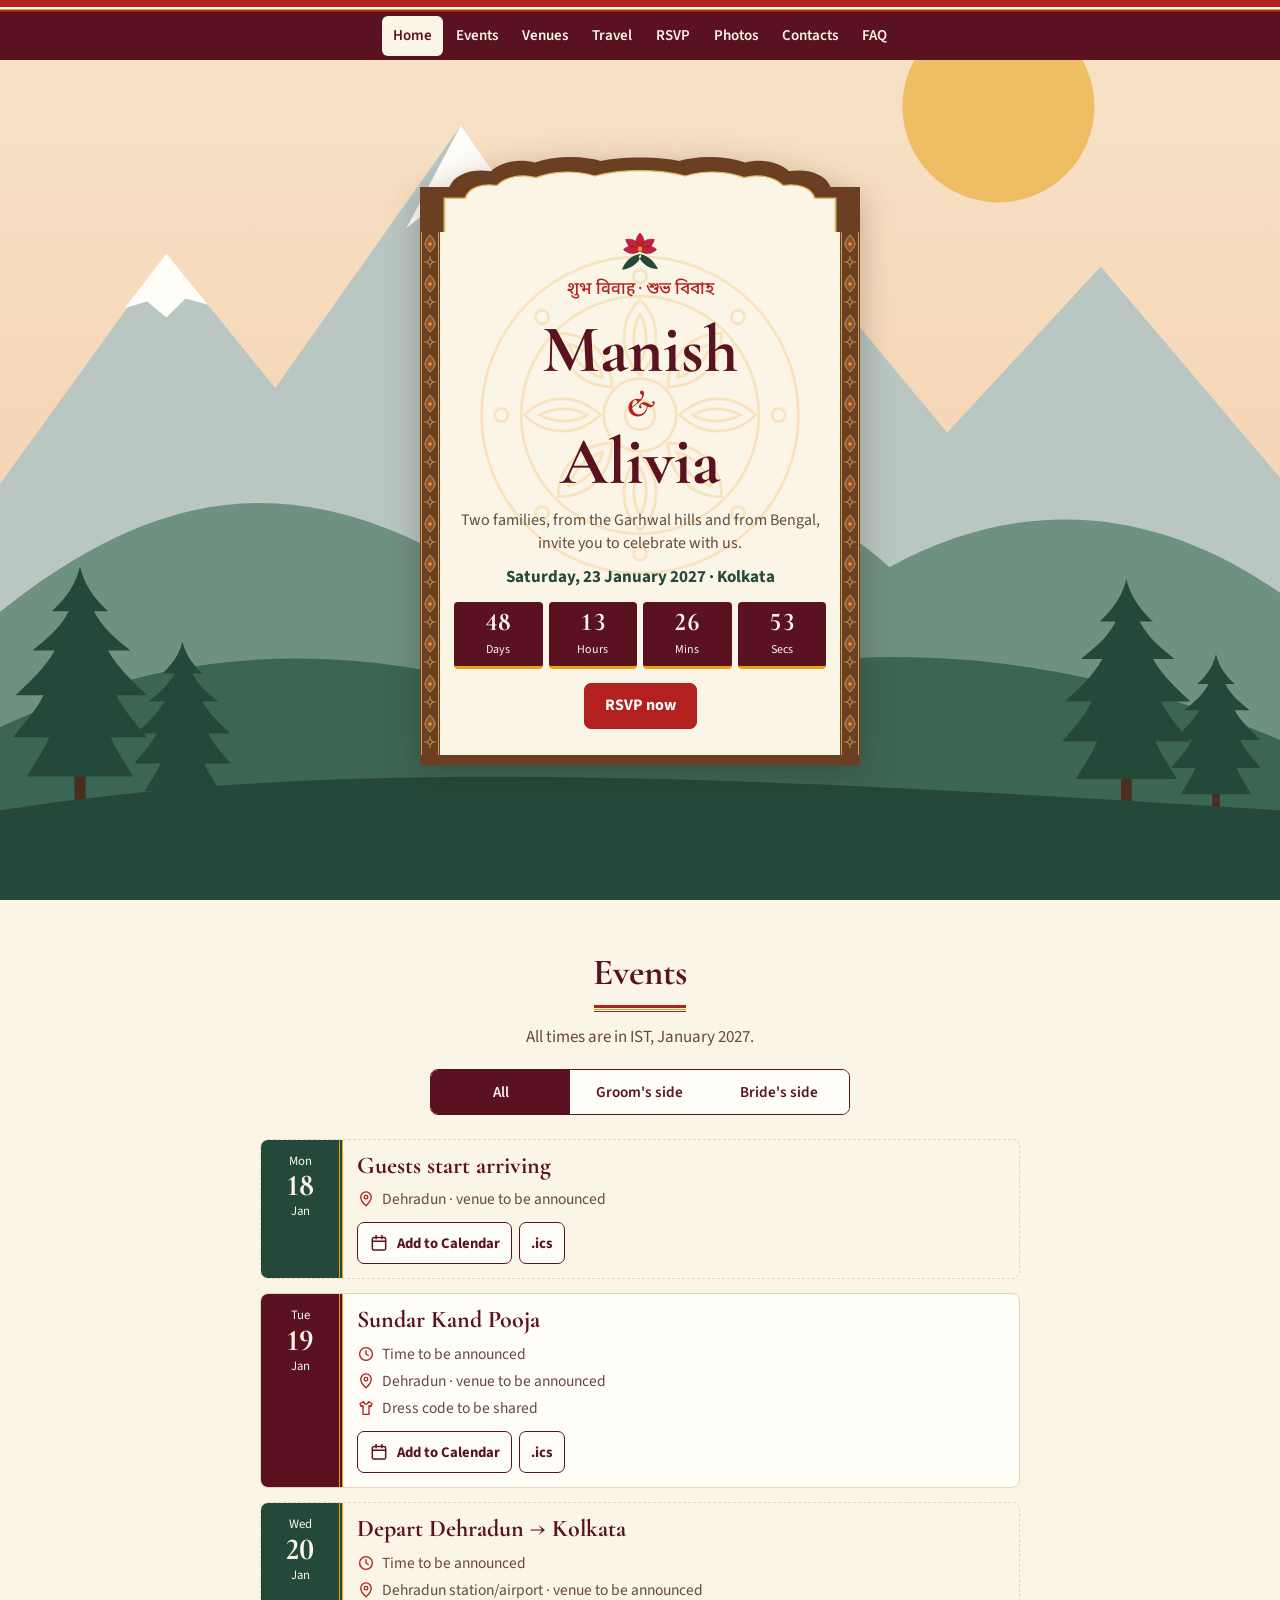
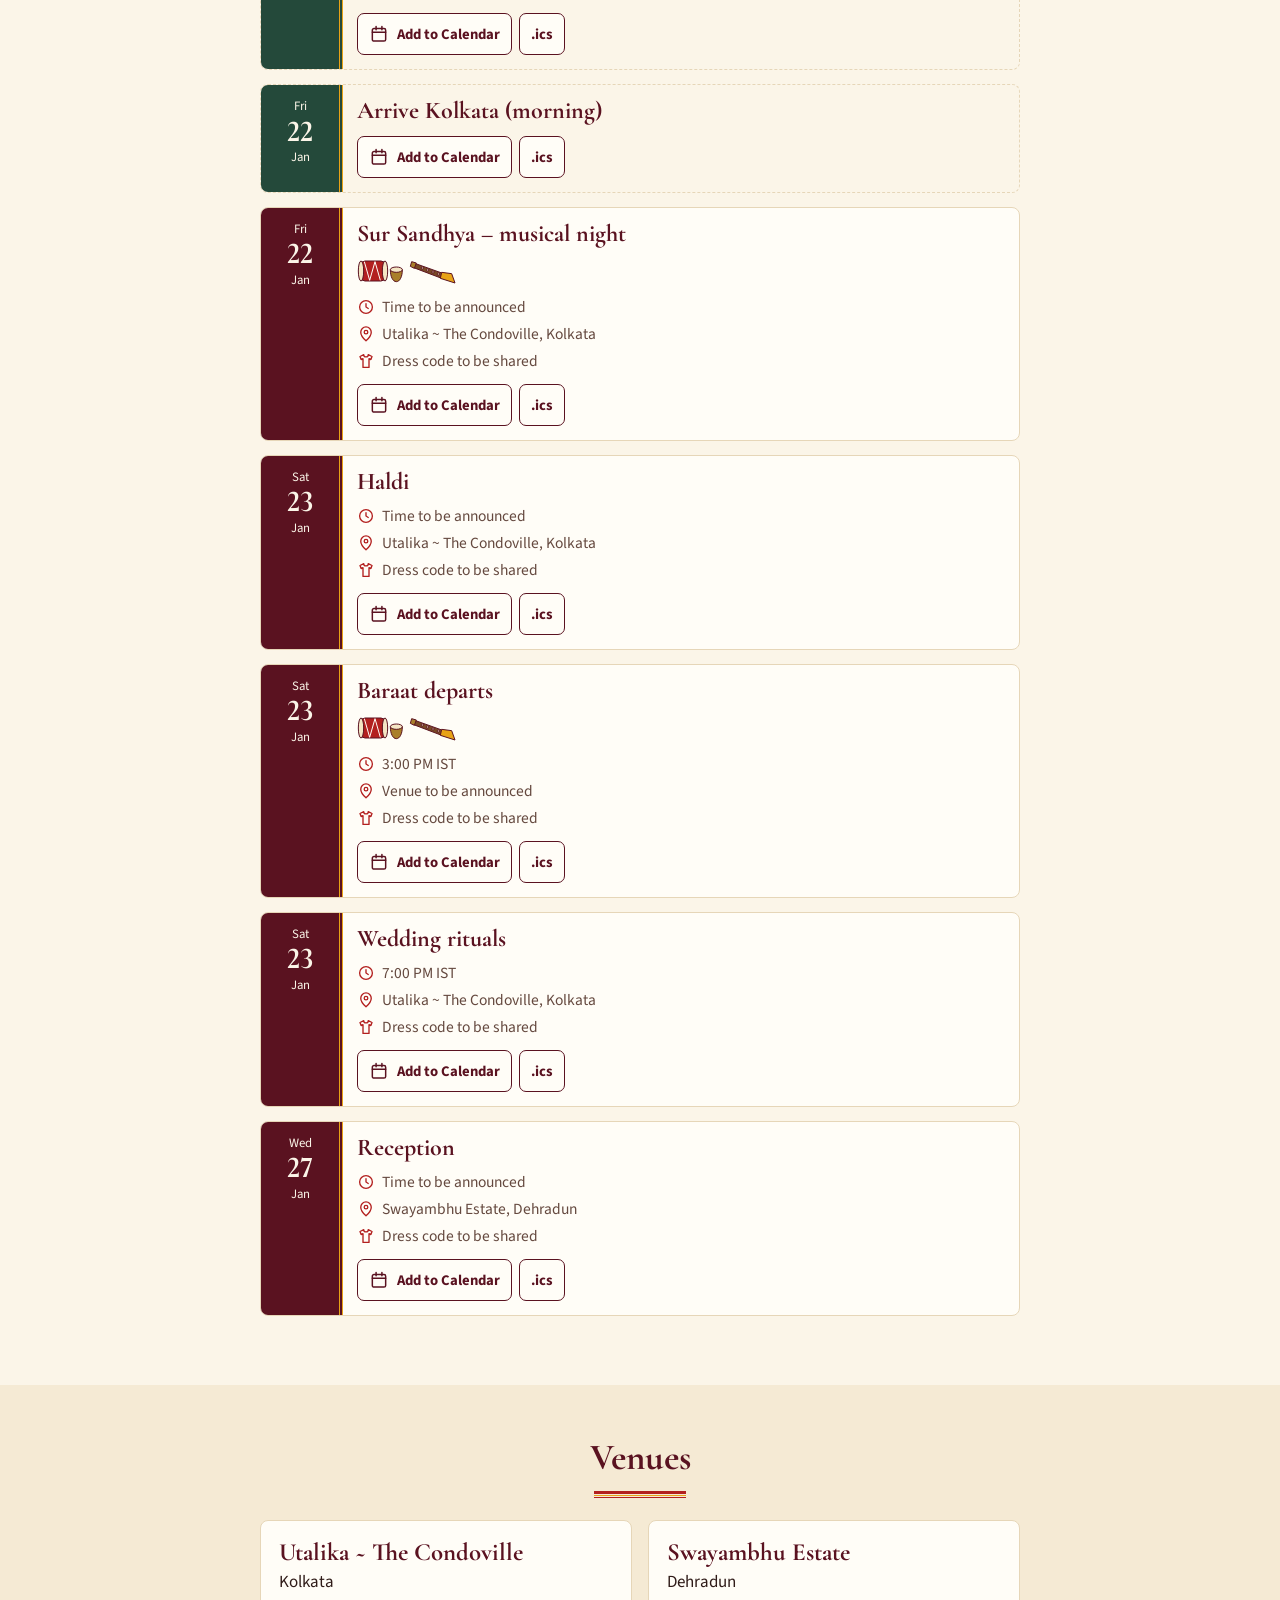
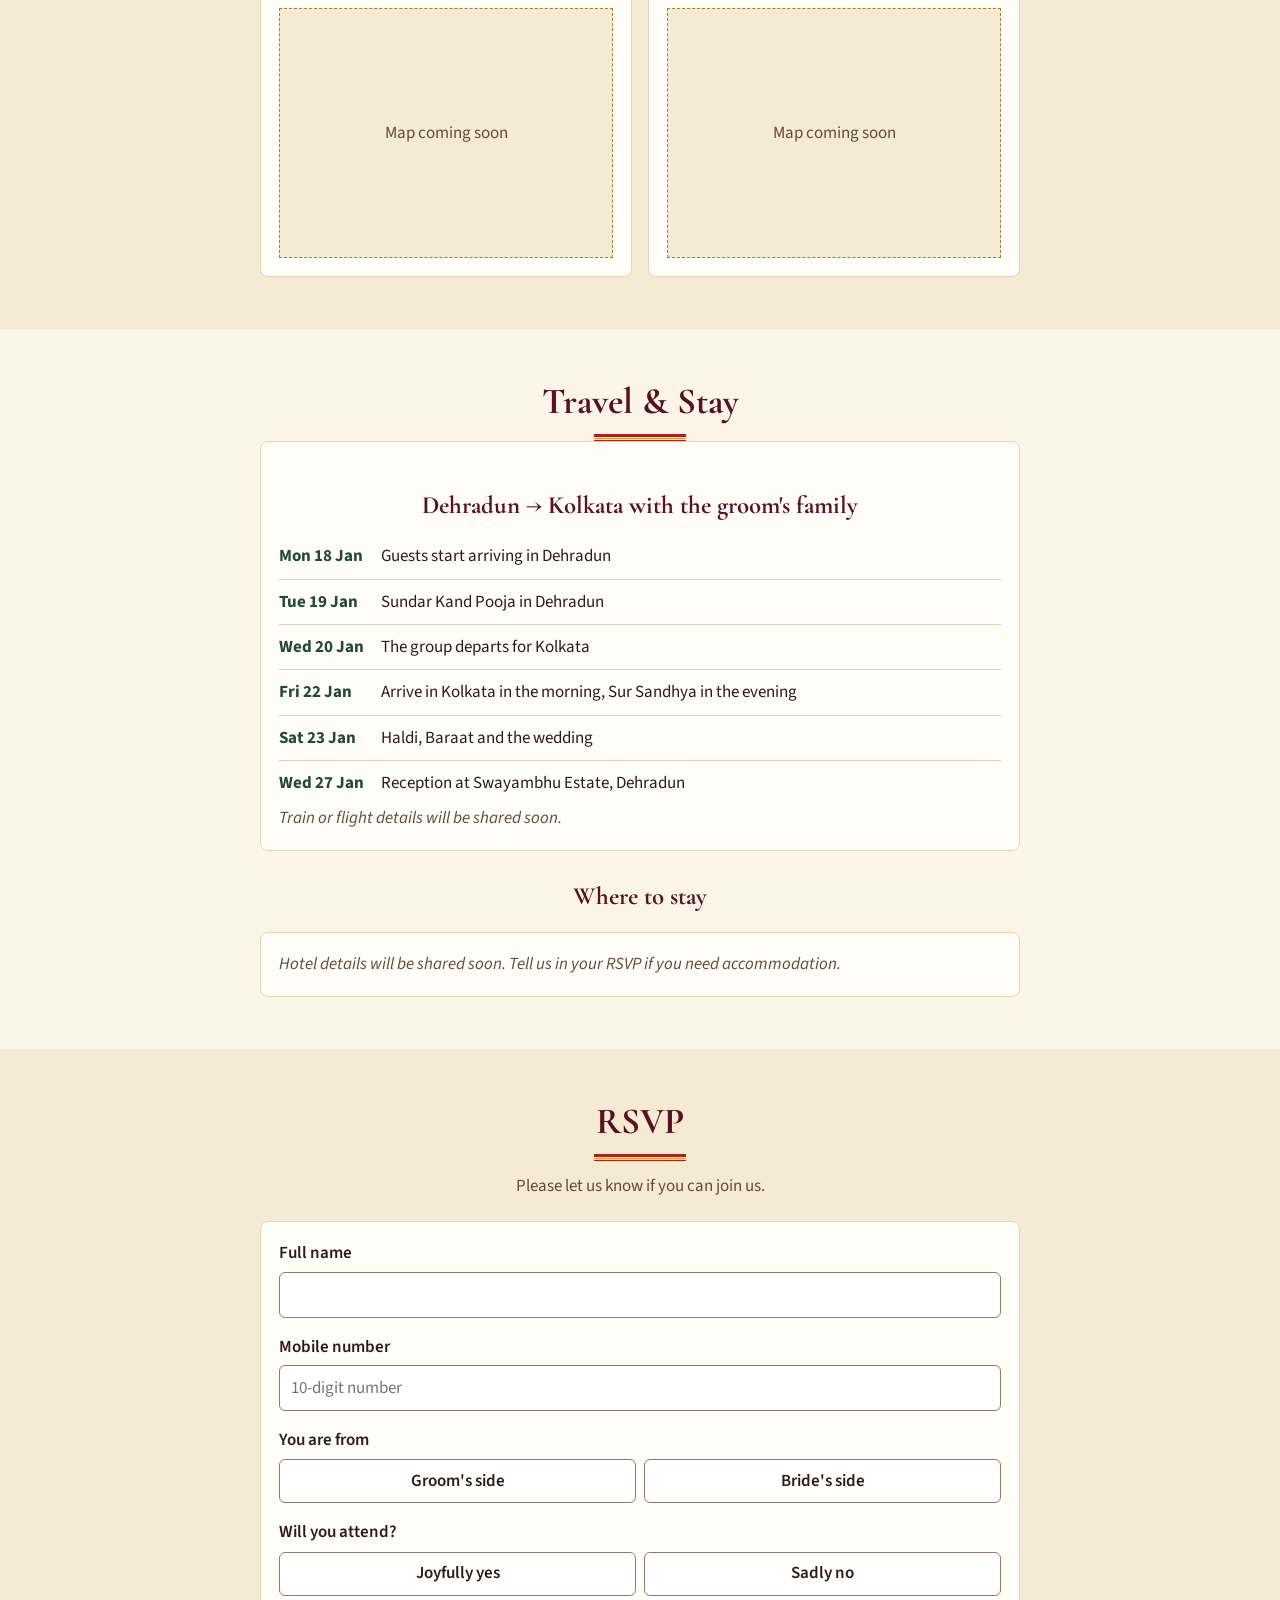
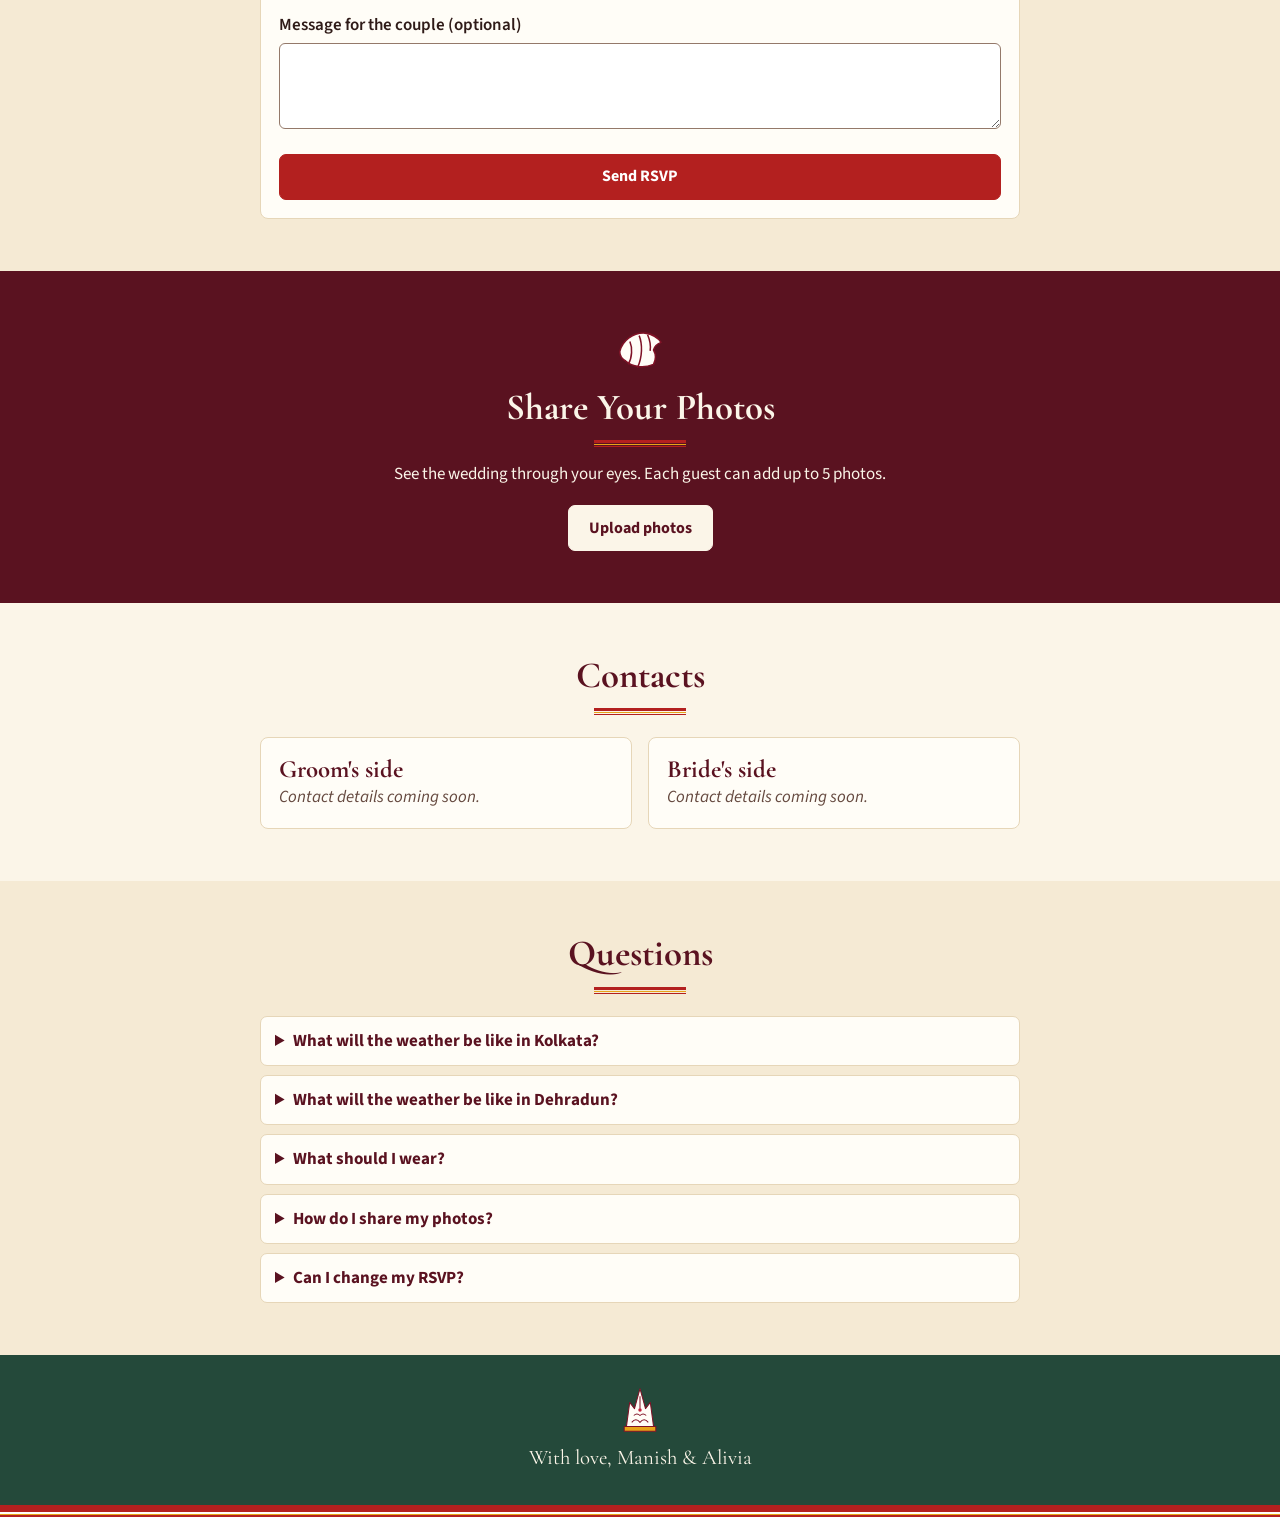
==== index.html @ 112312ab "Build Manish & Alivia wedding website Co-Authored-By: Claude Opus 5.5 <noreply@anthropic.com>" ====
<!doctype html>
<html lang="en">
<head>
  <meta charset="utf-8">
  <meta name="viewport" content="width=device-width, initial-scale=1, viewport-fit=cover">
  <title>Manish &amp; Alivia · 23 January 2027</title>
  <meta name="description" content="Join Manish and Alivia as the Garhwal hills meet Bengal. Events, travel, RSVP and photos for their wedding on 23 January 2027.">
  <meta name="theme-color" content="#5A1220">
  <link rel="canonical" href="https://manishdhasmana49.github.io/manish-weds-alivia/">
  <meta property="og:type" content="website">
  <meta property="og:site_name" content="Manish &amp; Alivia">
  <meta property="og:title" content="Manish &amp; Alivia are getting married">
  <meta property="og:description" content="Saturday, 23 January 2027 · Kolkata. Events, travel and RSVP.">
  <meta property="og:url" content="https://manishdhasmana49.github.io/manish-weds-alivia/">
  <meta property="og:image" content="https://manishdhasmana49.github.io/manish-weds-alivia/images/og-image.jpg">
  <meta property="og:image:width" content="1200">
  <meta property="og:image:height" content="630">
  <meta property="og:image:alt" content="Manish and Alivia wedding invitation with Himalayan hills and Bengali alpona">
  <meta name="twitter:card" content="summary_large_image">
  <link rel="icon" href="images/favicon.svg" type="image/svg+xml">
  <link rel="preconnect" href="https://fonts.googleapis.com">
  <link rel="preconnect" href="https://fonts.gstatic.com" crossorigin>
  <link rel="stylesheet" href="https://fonts.googleapis.com/css2?family=Cormorant+Garamond:wght@500;600;700&family=Source+Sans+3:wght@400;600;700&family=Noto+Sans+Bengali:wght@500&family=Noto+Sans+Devanagari:wght@500&display=swap" media="print" onload="this.media='all'">
  <link rel="stylesheet" href="css/style.css">
  <script src="config.js" defer></script>
  <script src="js/common.js" defer></script>
  <script src="js/main.js" defer></script>
</head>
<body>
  <a class="skip" href="#events">Skip to events</a>
  <div class="paar" aria-hidden="true"></div>
  <nav class="nav" aria-label="Sections">
    <a href="#home">Home</a><a href="#story" data-nav="story">Our Story</a><a href="#events">Events</a><a href="#venues">Venues</a><a href="#travel">Travel</a><a href="#rsvp">RSVP</a><a href="#share">Photos</a><a href="#contacts">Contacts</a><a href="#faq">FAQ</a>
  </nav>

  <header id="home" class="hero">
    <svg class="hills" viewBox="0 0 400 320" preserveAspectRatio="xMidYMax slice" aria-hidden="true">
      <defs><linearGradient id="sky" x1="0" y1="0" x2="0" y2="1"><stop offset="0" stop-color="#F8E7CC"/><stop offset="1" stop-color="#F3C9A5"/></linearGradient></defs>
      <rect width="400" height="320" fill="url(#sky)"/>
      <circle cx="312" cy="72" r="30" fill="#E8A317" opacity=".55"/>
      <path fill="#B9C6C2" d="M0 190 52 118l34 42 58-82 50 74 44-48 58 70 48-52 56 66v132H0Z"/>
      <path fill="#FFFDF7" d="m144 78 18 26-9-4-8 11-9-8-9 7ZM52 118l13 16-7-2-6 6-6-5-7 2ZM238 112l13 14-7-1-6 6-6-4-7 2Z"/>
      <path fill="#6F9181" d="M0 230c50-40 92-44 142-16 44-36 96-34 136 2 40-22 82-20 122 8v96H0Z"/>
      <path fill="#3C6654" d="M0 266c64-30 122-26 184-4 66-26 142-24 216 8v50H0Z"/>
      <g color="#24493A"><use href="images/motifs.svg#m-deodar" x="4" y="214" width="42" height="84"/><use href="images/motifs.svg#m-deodar" x="42" y="238" width="30" height="60"/><use href="images/motifs.svg#m-deodar" x="332" y="218" width="40" height="80"/><use href="images/motifs.svg#m-deodar" x="366" y="242" width="28" height="56"/></g>
      <path fill="#24493A" d="M0 292c90-14 190-14 400 0v28H0Z"/>
    </svg>
    <div class="tibari">
      <svg class="tibari-arch" viewBox="0 0 360 96" preserveAspectRatio="none" aria-hidden="true">
        <path fill="#6B3F22" d="M0 96V38h24c4-16 18-24 34-20 7-11 22-17 36-11 16-9 38-9 54-2C162-1 198-1 212 5c16-7 38-7 54 2 14-6 29 0 36 11 16-4 30 4 34 20h24v58Z"/>
        <path fill="#FBF5E8" stroke="#E0B65C" stroke-width="1.500" d="M20 96V52h17c3-13 13-19 26-16 7-11 19-15 32-10 15-9 33-9 48-2 22-9 52-9 74 0 15-7 33-7 48 2 13-5 25-1 32 10 13-3 23 3 26 16h17v44Z"/>
      </svg>
      <div class="tibari-body">
        <svg class="alpona" aria-hidden="true"><use href="images/motifs.svg#m-alpona"/></svg>
        <svg class="crown" aria-hidden="true"><use href="images/motifs.svg#m-buransh"/></svg>
        <!-- This text paints before JS for slow networks. js/main.js replaces it from config.js. -->
        <p class="greet"><span lang="hi" id="greetHi">शुभ विवाह</span><span aria-hidden="true"> · </span><span lang="bn" id="greetBn">শুভ বিবাহ</span></p>
        <h1><span id="groomName">Manish</span><small>&amp;</small><span id="brideName">Alivia</span></h1>
        <p class="invite" id="invite">Two families, from the Garhwal hills and from Bengal, invite you to celebrate with us.</p>
        <p class="date" id="heroDate">Saturday, 23 January 2027 · Kolkata</p>
        <div class="countdown" id="countdown" role="timer" aria-label="Countdown to the wedding">
          <div><b data-u="d">–</b><span>Days</span></div><div><b data-u="h">–</b><span>Hours</span></div><div><b data-u="m">–</b><span>Mins</span></div><div><b data-u="s">–</b><span>Secs</span></div>
        </div>
        <p class="hashtag" id="hashtag" hidden></p>
        <a class="btn primary" href="#rsvp">RSVP now</a>
      </div>
    </div>
  </header>

  <main>
    <section id="story" class="section" hidden>
      <h2>Our Story</h2>
      <div id="storyBody" class="prose"></div>
      <div id="storyPhotos" class="story-photos"></div>
    </section>

    <section id="events" class="section">
      <h2>Events</h2>
      <p class="lead">All times are in IST, January 2027.</p>
      <div class="toggle" id="sideToggle" role="group" aria-label="Show events for" hidden>
        <button type="button" data-side="all">All</button><button type="button" data-side="groom">Groom's side</button><button type="button" data-side="bride">Bride's side</button>
      </div>
      <ol class="timeline" id="eventList"></ol>
    </section>

    <section id="venues" class="section tint">
      <h2>Venues</h2>
      <div class="grid" id="venueList"></div>
    </section>

    <section id="travel" class="section">
      <h2>Travel &amp; Stay</h2>
      <div id="groomTravel"></div>
      <h3>Where to stay</h3>
      <div class="grid" id="hotelList"></div>
    </section>

    <section id="rsvp" class="section tint">
      <h2>RSVP</h2>
      <p class="lead" id="rsvpLead">Please let us know if you can join us.</p>
      <form id="rsvpForm" class="card form" novalidate>
        <div class="field"><label for="fName">Full name</label><input id="fName" name="name" autocomplete="name" maxlength="100" required><p class="err" id="fName-err"></p></div>
        <div class="field"><label for="fPhone">Mobile number</label><input id="fPhone" name="phone" type="tel" inputmode="numeric" autocomplete="tel-national" placeholder="10-digit number" required><p class="err" id="fPhone-err"></p></div>
        <fieldset class="field" id="sideField"><legend>You are from</legend><div class="choices"><label><input type="radio" name="side" value="groom"><span>Groom's side</span></label><label><input type="radio" name="side" value="bride"><span>Bride's side</span></label></div><p class="err" id="side-err"></p></fieldset>
        <fieldset class="field"><legend>Will you attend?</legend><div class="choices"><label><input type="radio" name="attending" value="yes"><span>Joyfully yes</span></label><label><input type="radio" name="attending" value="no"><span>Sadly no</span></label></div><p class="err" id="attending-err"></p></fieldset>
        <div id="yesFields" hidden>
          <div class="field"><label for="fGuests">Number of guests, including you</label><input id="fGuests" name="guests" type="number" inputmode="numeric" min="1" value="1"><p class="err" id="fGuests-err"></p></div>
          <fieldset class="field"><legend>Which events will you attend?</legend><div class="checks" id="rsvpEvents"></div><p class="err" id="events-err"></p></fieldset>
          <div class="two">
            <div class="field"><label for="fArrival">Arrival date</label><input id="fArrival" name="arrival" type="date"></div>
            <div class="field"><label for="fDeparture">Departure date</label><input id="fDeparture" name="departure" type="date"><p class="err" id="fDeparture-err"></p></div>
          </div>
          <fieldset class="field" id="groupField"><legend>Travelling with the group from Dehradun?</legend><div class="choices"><label><input type="radio" name="withGroup" value="yes"><span>Yes</span></label><label><input type="radio" name="withGroup" value="no"><span>No</span></label></div></fieldset>
          <fieldset class="field"><legend>Do you need accommodation?</legend><div class="choices"><label><input type="radio" name="accommodation" value="yes"><span>Yes</span></label><label><input type="radio" name="accommodation" value="no"><span>No</span></label></div></fieldset>
          <fieldset class="field"><legend>Food preference</legend><div class="choices" id="foodChoices"></div></fieldset>
        </div>
        <div class="field"><label for="fMessage">Message for the couple (optional)</label><textarea id="fMessage" name="message" rows="3" maxlength="1000"></textarea></div>
        <p class="status" id="rsvpStatus" role="alert"></p>
        <button class="btn primary wide" type="submit" id="rsvpSubmit">Send RSVP</button>
      </form>
      <div id="rsvpDone" class="card done" hidden tabindex="-1">
        <svg class="done-icon" aria-hidden="true"><use href="images/motifs.svg#m-buransh"/></svg>
        <h3 id="doneTitle"></h3><p id="doneText"></p>
        <button class="btn" type="button" id="rsvpEdit">Change my response</button>
      </div>
      <div id="rsvpClosed" class="card done" hidden><h3>RSVP is now closed</h3><p>Need to change something? Please message one of our contacts below.</p></div>
    </section>

    <section id="share" class="section band">
      <svg class="band-mark" aria-hidden="true"><use href="images/motifs.svg#m-shankha"/></svg>
      <h2>Share Your Photos</h2>
      <p>See the wedding through your eyes. Each guest can add up to <span id="photoLimit">5</span> photos.</p>
      <a class="btn light" href="photos.html">Upload photos</a>
    </section>

    <section id="contacts" class="section">
      <h2>Contacts</h2>
      <div class="grid" id="contactList"></div>
    </section>

    <section id="faq" class="section tint">
      <h2>Questions</h2>
      <div id="faqList" class="faq"></div>
    </section>
  </main>

  <footer class="footer">
    <svg aria-hidden="true"><use href="images/motifs.svg#m-topor"/></svg>
    <p id="footerText"></p>
  </footer>
  <div class="paar" aria-hidden="true"></div>
</body>
</html>
---- css/style.css ----
:root {
  --buransh: #C4213A; --sindoor: #B3201F; --ivory: #FBF5E8; --paper: #FFFDF7;
  --marigold: #E8A317; --deodar: #24493A; --maroon: #5A1220; --gold: #A97F2A;
  --wood: #6B3F22; --ink: #2F1B18; --muted: #65493F; --line: #E6D6B8; --tint: #F5EAD4;
  --display: "Cormorant Garamond", Georgia, "Times New Roman", serif;
  --sans: "Source Sans 3", system-ui, -apple-system, "Segoe UI", Roboto, sans-serif;
}
*, *::before, *::after { box-sizing: border-box; }
html { scroll-behavior: smooth; scroll-padding-top: 58px; -webkit-text-size-adjust: 100%; }
body { margin: 0; background: var(--ivory); color: var(--ink); font: 400 17px/1.55 var(--sans); overflow-x: clip; }
img, svg { display: block; max-width: 100%; }
h1, h2, h3 { font-family: var(--display); color: var(--maroon); line-height: 1.12; margin: 0; }
h2 { font-size: 2.3rem; text-align: center; }
h2::after { content: ""; display: block; width: 92px; height: 7px; margin: 12px auto 0; background: linear-gradient(var(--sindoor) 0 3px, transparent 3px 4px, var(--marigold) 4px 5px, transparent 5px 6px, var(--sindoor) 6px); }
h3 { font-size: 1.55rem; }
p { margin: 0; }
a { color: var(--sindoor); }
:focus-visible { outline: 3px solid var(--marigold); outline-offset: 2px; }
[hidden] { display: none !important; }
.skip { position: absolute; left: 8px; top: -60px; z-index: 30; background: var(--paper); padding: 10px 14px; }
.skip:focus { top: 8px; }
.vh { position: absolute; width: 1px; height: 1px; opacity: 0; overflow: hidden; }

.paar { height: 12px; background: linear-gradient(var(--sindoor) 0 7px, var(--paper) 7px 9px, var(--marigold) 9px 10px, var(--sindoor) 10px); }
.nav { position: sticky; top: 0; z-index: 20; display: flex; gap: 2px; overflow-x: auto; padding: 4px 8px; background: var(--maroon); scrollbar-width: none; }
.nav::-webkit-scrollbar { display: none; }
.nav a { flex: none; min-height: 40px; display: inline-flex; align-items: center; padding: 0 11px; border-radius: 6px; color: var(--ivory); font-size: .94rem; font-weight: 600; text-decoration: none; }
.nav a.on { background: var(--ivory); color: var(--maroon); }

.hero { position: relative; isolation: isolate; min-height: calc(100svh - 60px); padding: 26px 16px 64px; display: flex; justify-content: center; align-items: center; }
.hills { position: absolute; inset: 0; z-index: -1; width: 100%; height: 100%; max-width: none; }
.tibari { width: 100%; max-width: 440px; filter: drop-shadow(0 8px 16px rgb(47 27 24 / .28)); }
.tibari-arch { width: 100%; height: 76px; margin-bottom: -1px; }
.tibari-body { position: relative; overflow: hidden; padding: 4px 34px 26px; text-align: center; background: url(../images/tibari-border.svg) left top/20px 40px repeat-y, url(../images/tibari-border.svg) right top/20px 40px repeat-y, var(--ivory); border-bottom: 10px solid var(--wood); }
.alpona { position: absolute; left: 50%; top: 18px; width: 330px; height: 330px; margin-left: -165px; color: var(--marigold); opacity: .2; pointer-events: none; }
.tibari-body > :not(.alpona) { position: relative; }
.crown { width: 46px; height: 46px; margin: -8px auto 2px; }
.greet { color: var(--sindoor); font-size: 1.08rem; font-weight: 500; }
[lang="hi"] { font-family: "Noto Sans Devanagari", var(--sans); }
[lang="bn"] { font-family: "Noto Sans Bengali", var(--sans); }
h1 { margin-top: 8px; font-size: clamp(3rem, 16vw, 4.2rem); font-weight: 700; }
h1 span { display: block; }
h1 small { display: block; color: var(--sindoor); font-size: .55em; font-style: italic; line-height: 1; }
.invite { margin-top: 10px; color: var(--muted); font-size: 1rem; line-height: 1.4; }
.date { margin-top: 12px; color: var(--deodar); font-weight: 700; line-height: 1.3; }
.countdown { display: grid; grid-template-columns: repeat(4, 1fr); gap: 6px; margin: 14px 0; }
.countdown div { padding: 7px 0 5px; background: var(--maroon); color: var(--ivory); border-bottom: 3px solid var(--marigold); border-radius: 4px; }
.countdown b { display: block; font: 700 1.6rem/1 var(--display); font-variant-numeric: lining-nums tabular-nums; }
.countdown span { font-size: .75rem; }
.hashtag { margin-bottom: 12px; color: var(--sindoor); font-weight: 700; }

.btn { display: inline-flex; align-items: center; justify-content: center; gap: 8px; min-height: 46px; padding: 9px 20px; border: 1.500px solid var(--maroon); border-radius: 7px; background: var(--paper); color: var(--maroon); font: 700 1rem/1.2 var(--sans); text-decoration: none; cursor: pointer; transition: background-color .15s, color .15s, transform .15s; }
.btn:active { transform: translateY(1px); }
.btn svg { width: 20px; height: 20px; flex: none; }
.btn.primary { background: var(--sindoor); border-color: var(--sindoor); color: #fff; }
.btn.light { background: var(--ivory); border-color: var(--ivory); color: var(--maroon); }
.btn.small { min-height: 42px; padding: 6px 11px; font-size: .92rem; }
.btn.wide { width: 100%; }
.btn[disabled], .btn.disabled { opacity: .55; cursor: not-allowed; }

.section { padding: 52px 16px; }
.section > * { max-width: 760px; margin-left: auto; margin-right: auto; }
.tint { background: var(--tint); }
.lead { margin-top: 12px; color: var(--muted); text-align: center; }
.prose { margin-top: 22px; } .prose p + p { margin-top: 12px; }
.story-photos { display: grid; grid-template-columns: repeat(2, 1fr); gap: 8px; margin-top: 18px; }
.story-photos img { width: 100%; aspect-ratio: 4/5; object-fit: cover; border: 5px solid var(--paper); outline: 1px solid var(--line); }
.card { background: var(--paper); border: 1px solid var(--line); border-radius: 8px; padding: 18px; }
.grid { display: grid; gap: 16px; margin-top: 22px; }
#travel h3 { margin-top: 32px; text-align: center; }
.soon { color: var(--muted); font-style: italic; }

.toggle { display: flex; margin-top: 18px; border: 1.500px solid var(--maroon); border-radius: 8px; overflow: hidden; max-width: 420px; }
.toggle button { flex: 1; min-height: 44px; border: 0; background: var(--paper); color: var(--maroon); font: 600 .95rem var(--sans); cursor: pointer; }
.toggle button[aria-pressed="true"] { background: var(--maroon); color: var(--ivory); }
.timeline { list-style: none; padding: 0; margin-top: 24px; display: grid; gap: 14px; }
.event { display: grid; grid-template-columns: 62px 1fr; background: var(--paper); border: 1px solid var(--line); border-radius: 8px; overflow: hidden; animation: rise .35s ease both; }
.event.minor { background: transparent; border-style: dashed; }
.when { display: flex; flex-direction: column; align-items: center; padding: 14px 2px; background: var(--maroon); color: var(--ivory); text-align: center; line-height: 1.1; border-right: 4px double var(--marigold); }
.when b { font: 700 1.9rem/1 var(--display); font-variant-numeric: lining-nums; margin: 3px 0; }
.when span { font-size: .8rem; }
.event.minor .when { background: var(--deodar); }
.event-body { padding: 13px 14px 14px; min-width: 0; }
.event-body h3 { font-size: 1.5rem; }
.music { display: flex; gap: 4px; margin-top: 7px; } .music svg { width: 48px; height: 32px; }
.meta { list-style: none; padding: 0; margin: 8px 0 0; color: var(--muted); font-size: .97rem; }
.meta li { display: flex; gap: 7px; margin-top: 3px; } .meta svg { width: 18px; height: 18px; margin-top: 3px; flex: none; color: var(--sindoor); }
.actions { display: flex; flex-wrap: wrap; gap: 7px; margin-top: 11px; }

.venue h3 { margin-bottom: 3px; }
.map { margin-top: 12px; aspect-ratio: 4/3; width: 100%; border: 0; background: var(--tint); }
.map-soon { display: grid; place-items: center; padding: 16px; color: var(--muted); text-align: center; border: 1px dashed var(--gold); }
.steps { list-style: none; padding: 0; margin: 14px 0 0; }
.steps li { display: grid; grid-template-columns: 92px 1fr; gap: 10px; padding: 9px 0; border-bottom: 1px solid var(--line); }
.steps li:last-child { border: 0; } .steps b { color: var(--deodar); }
.contact { display: flex; flex-direction: column; gap: 8px; } .contact + .contact { margin-top: 12px; padding-top: 12px; border-top: 1px solid var(--line); }
.contact .btn { background: #0B6B4F; border-color: #0B6B4F; color: #fff; }

.form { display: grid; gap: 16px; margin-top: 22px; } #yesFields { display: grid; gap: 16px; }
.field { border: 0; padding: 0; margin: 0; min-width: 0; }
label, legend { font-weight: 600; padding: 0; }
.field > label { display: block; margin-bottom: 5px; }
legend { margin-bottom: 6px; }
input:not([type=radio], [type=checkbox], [type=file]), select, textarea { width: 100%; min-height: 46px; padding: 9px 11px; border: 1.500px solid #94796A; border-radius: 6px; background: #fff; color: var(--ink); font: 400 17px/1.3 var(--sans); }
[aria-invalid="true"] { border-color: var(--sindoor) !important; }
.two { display: grid; grid-template-columns: 1fr; gap: 16px; }
.choices { display: flex; flex-wrap: wrap; gap: 8px; }
.choices label { flex: 1 1 110px; position: relative; }
.choices input { position: absolute; opacity: 0; inset: 0; width: 100%; height: 100%; margin: 0; cursor: pointer; }
.choices span { display: flex; align-items: center; justify-content: center; min-height: 44px; padding: 6px 8px; text-align: center; border: 1.500px solid #94796A; border-radius: 6px; background: #fff; }
.choices input:checked + span { background: var(--maroon); border-color: var(--maroon); color: var(--ivory); }
.choices input:focus-visible + span { outline: 3px solid var(--marigold); outline-offset: 2px; }
.checks { display: grid; gap: 2px; }
.checks label { display: flex; align-items: center; gap: 10px; min-height: 42px; font-weight: 400; cursor: pointer; }
.checks input { width: 21px; height: 21px; flex: none; accent-color: var(--sindoor); }
.err { color: var(--sindoor); font-size: .92rem; font-weight: 600; } .err:empty, .status:empty { display: none; }
.status { padding: 9px 11px; border-radius: 6px; background: var(--tint); color: var(--maroon); font-weight: 600; }
.status.bad { background: #FBE3DF; color: #8E1616; } .status.good { background: #DFF0E7; color: #174D38; }
.done { margin-top: 22px; text-align: center; display: grid; gap: 10px; justify-items: center; }
.done-icon { width: 72px; height: 72px; }

.band { background: var(--maroon); color: var(--ivory); text-align: center; }
.band h2 { color: var(--ivory); } .band p { margin: 14px auto 18px; }
.band-mark { width: 54px; height: 54px; margin-bottom: 10px; }
.faq details { background: var(--paper); border: 1px solid var(--line); border-radius: 7px; margin-top: 9px; }
.faq { margin-top: 22px; }
.faq summary { min-height: 48px; padding: 11px 14px; font-weight: 700; color: var(--maroon); cursor: pointer; }
.faq details p { padding: 0 14px 14px; }
.footer { padding: 30px 16px; background: var(--deodar); color: var(--ivory); text-align: center; font-family: var(--display); font-size: 1.3rem; }
.footer svg { width: 44px; height: 50px; margin: 0 auto 7px; }

.photo-head { padding: 26px 16px 4px; text-align: center; }
.photo-head svg { width: 58px; height: 58px; margin: 0 auto 6px; }
.photo-head h1 { font-size: 2.5rem; line-height: 48px; height: 48px; margin: 0; white-space: nowrap; } .photo-head p { color: var(--muted); line-height: 26px; height: 26px; }
.photos-page .status { margin: 0; }
#photoStatus:empty { display: block; visibility: hidden; min-height: 44px; padding: 0; }
.photo-main { max-width: 520px; margin: 0 auto; padding: 0 16px 34px; }
.quota strong { color: var(--deodar); }
.meter { height: 8px; margin-top: 5px; border-radius: 4px; background: var(--tint); overflow: hidden; }
.meter i { display: block; height: 100%; width: 0; background: var(--marigold); transition: width .25s; }
.pick { display: grid; gap: 9px; } .pick .btn { position: relative; }
.thumbs { list-style: none; margin: 0; padding: 0; display: grid; gap: 9px; } .thumbs:empty { display: none; }
.thumb { display: grid; grid-template-columns: 68px 1fr 44px; gap: 10px; align-items: center; padding: 6px; border: 1px solid var(--line); border-radius: 7px; }
.thumb img { width: 68px; height: 68px; object-fit: cover; border-radius: 4px; background: var(--tint); }
.thumb-info { min-width: 0; font-size: .92rem; color: var(--muted); }
.thumb.ok .thumb-info { color: #174D38; font-weight: 600; } .thumb.fail .thumb-info { color: #8E1616; font-weight: 600; }
.bar { height: 6px; margin-top: 5px; background: var(--tint); border-radius: 3px; overflow: hidden; }
.bar i { display: block; height: 100%; width: 0; background: var(--deodar); transition: width .3s; }
.remove { width: 44px; height: 44px; display: grid; place-items: center; border: 0; background: transparent; color: var(--maroon); cursor: pointer; }
.remove svg { width: 19px; height: 19px; } .remove[disabled] { visibility: hidden; }
.back { margin-top: 16px; text-align: center; }

@keyframes rise { from { opacity: 0; transform: translateY(6px); } }
@media (min-width: 620px) {
  .two { grid-template-columns: 1fr 1fr; }
  .grid.pair { grid-template-columns: 1fr 1fr; }
  .toggle { margin-left: auto; margin-right: auto; }
  .nav { justify-content: center; }
  .pick { grid-template-columns: 1fr 1fr; }
  .event { grid-template-columns: 82px 1fr; }
}
@media (prefers-reduced-motion: reduce) {
  html { scroll-behavior: auto; }
  *, *::before, *::after { animation: none !important; transition: none !important; }
}
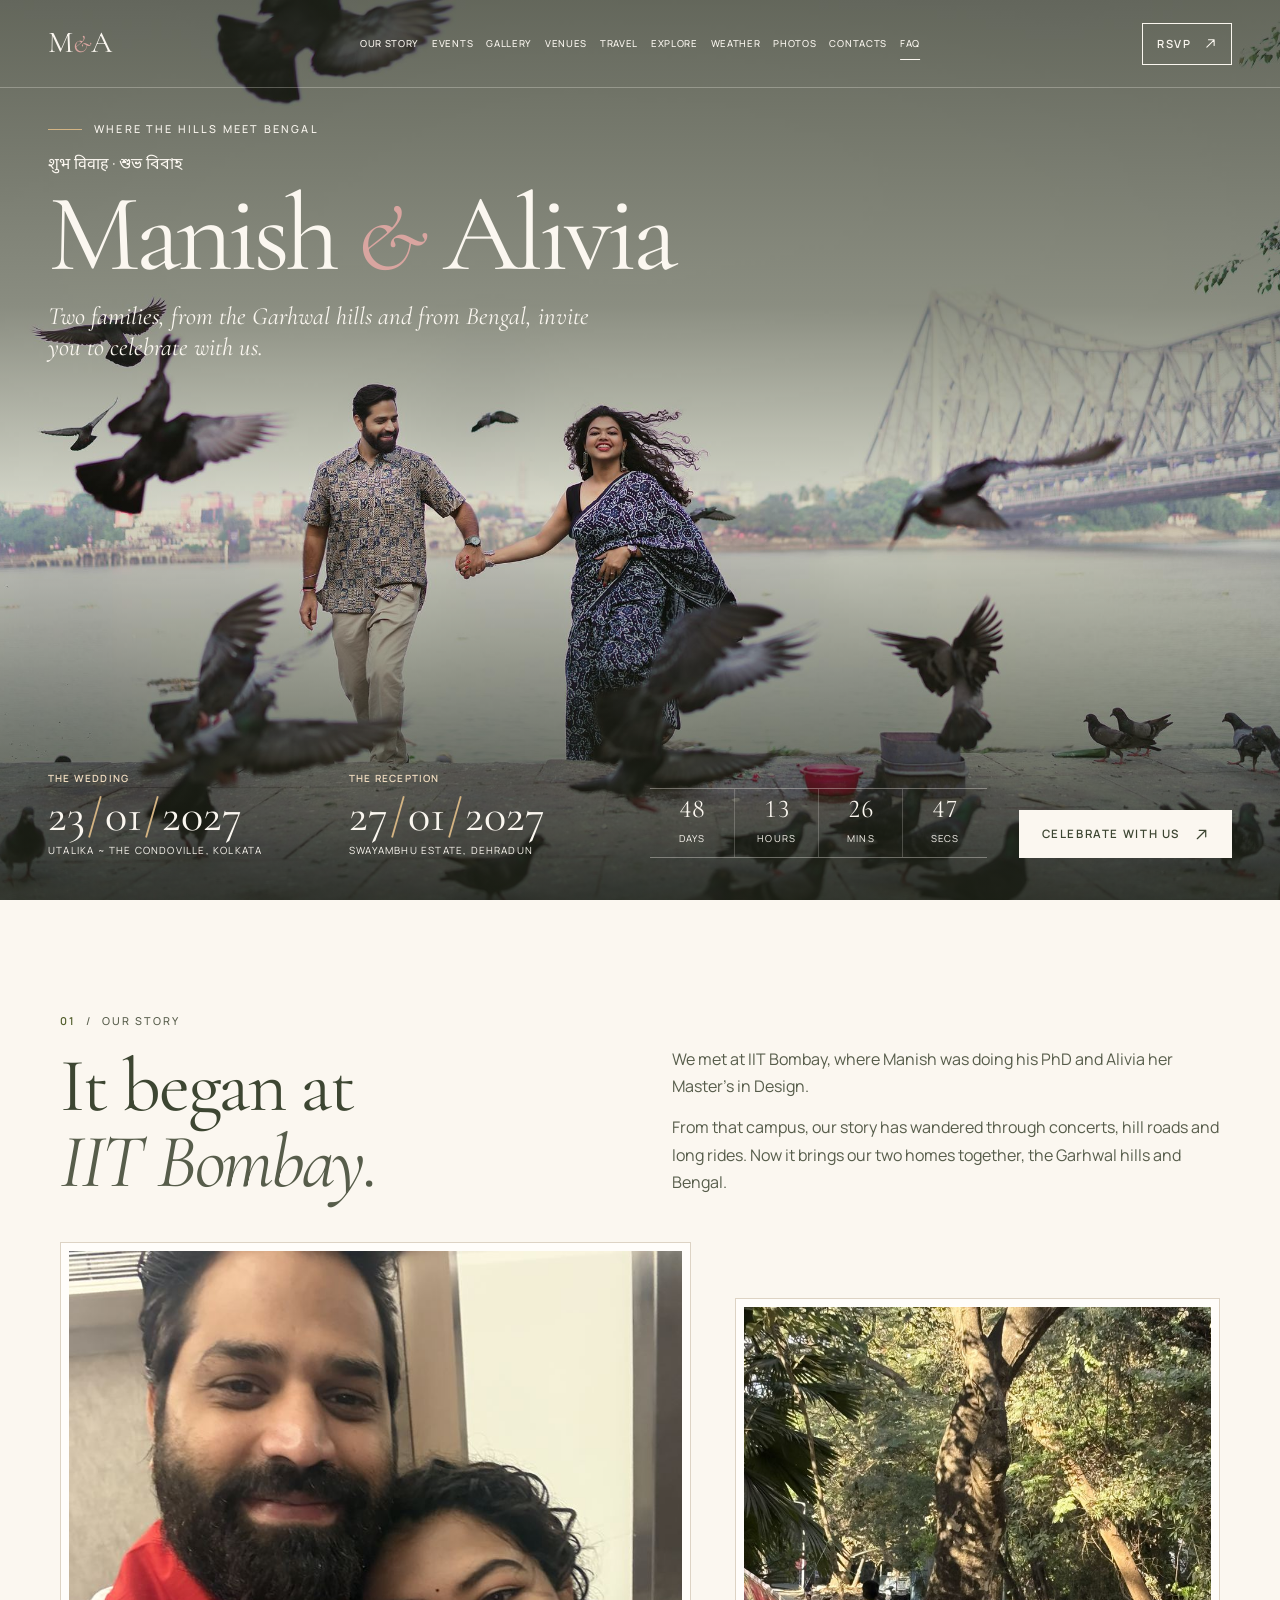
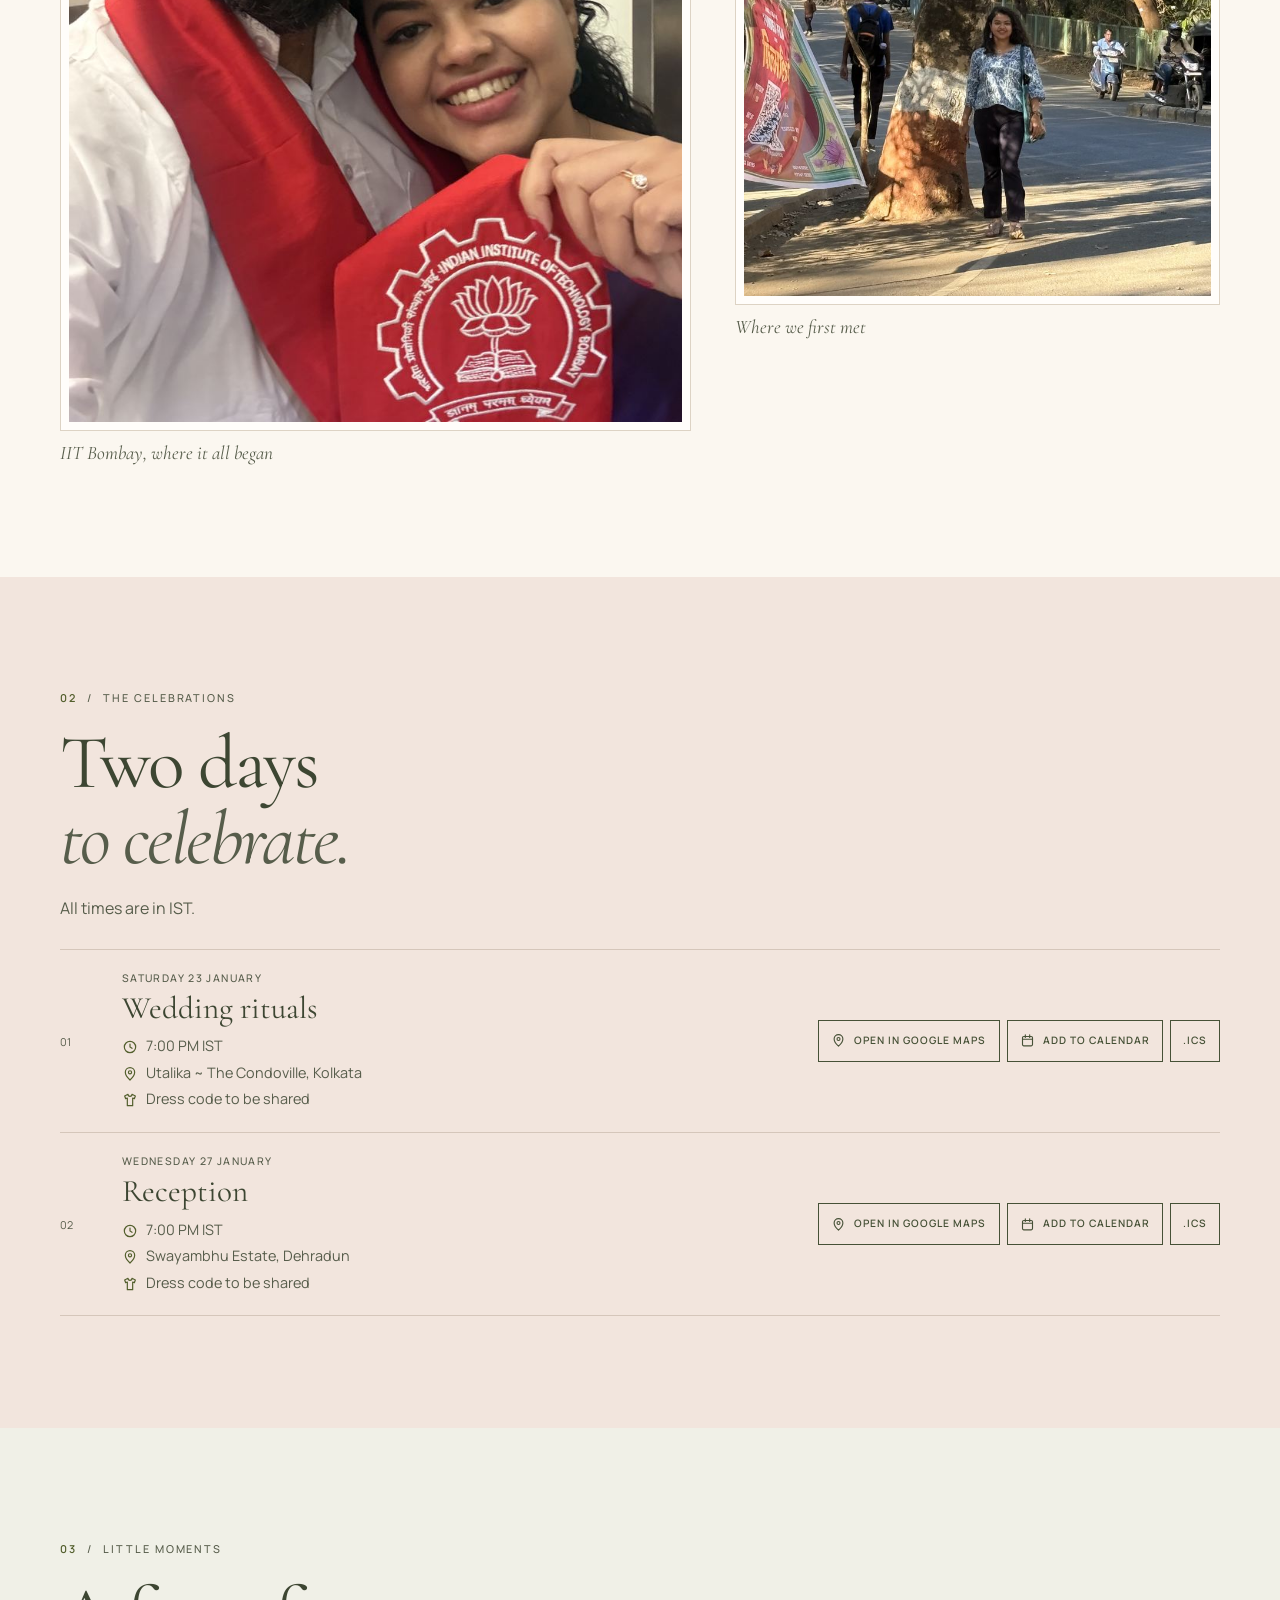
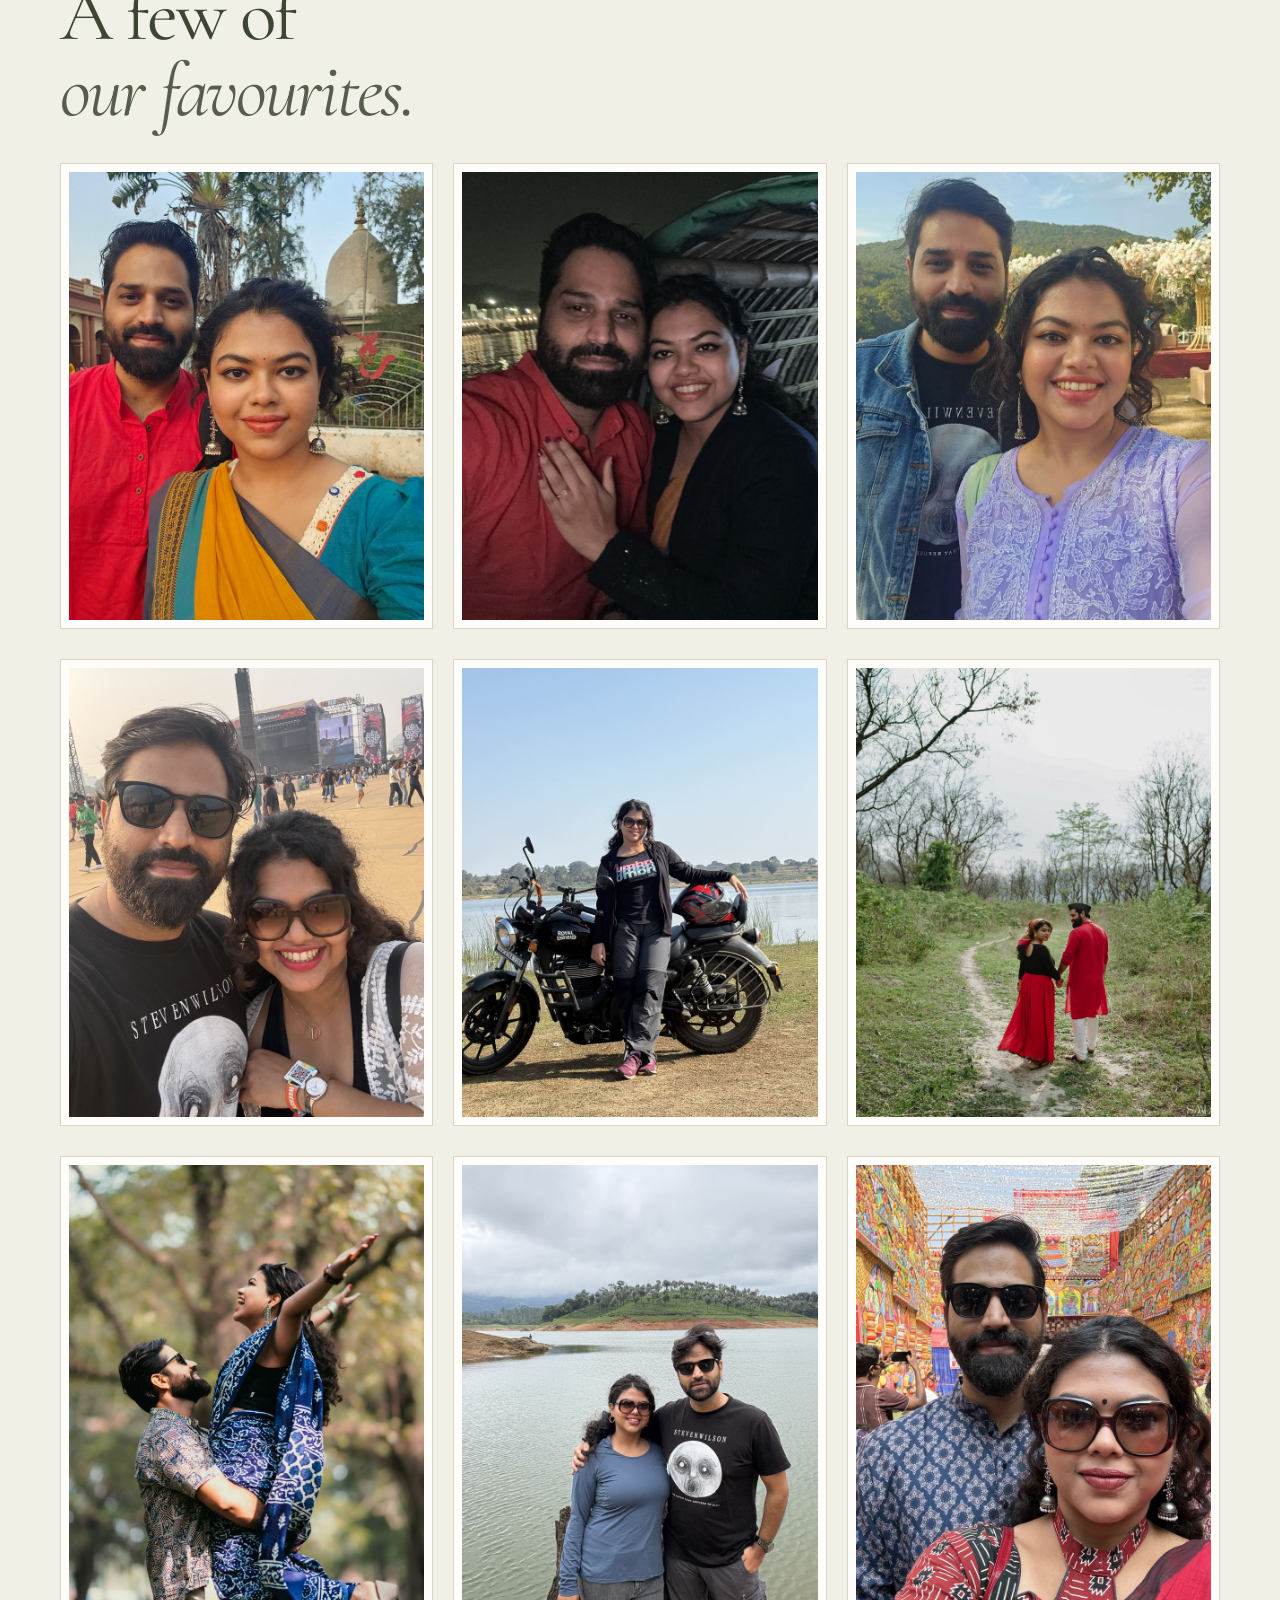
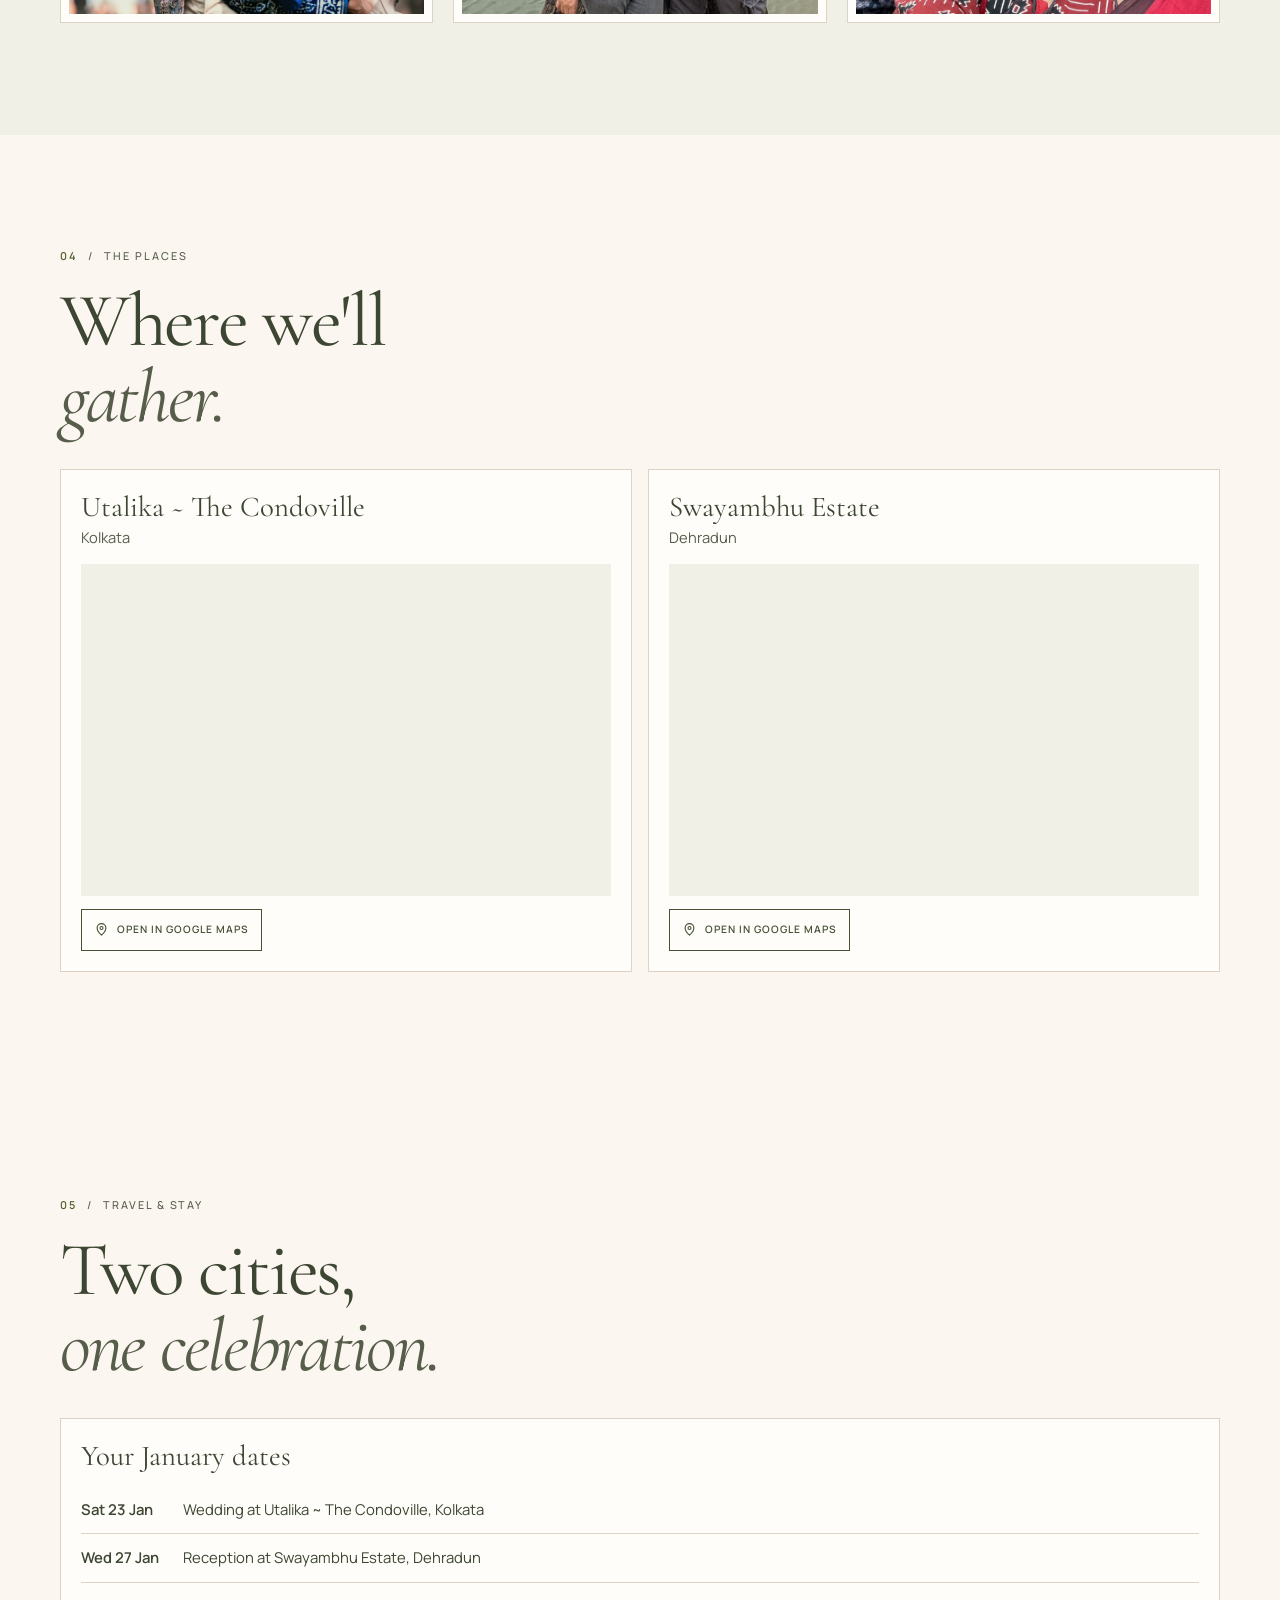
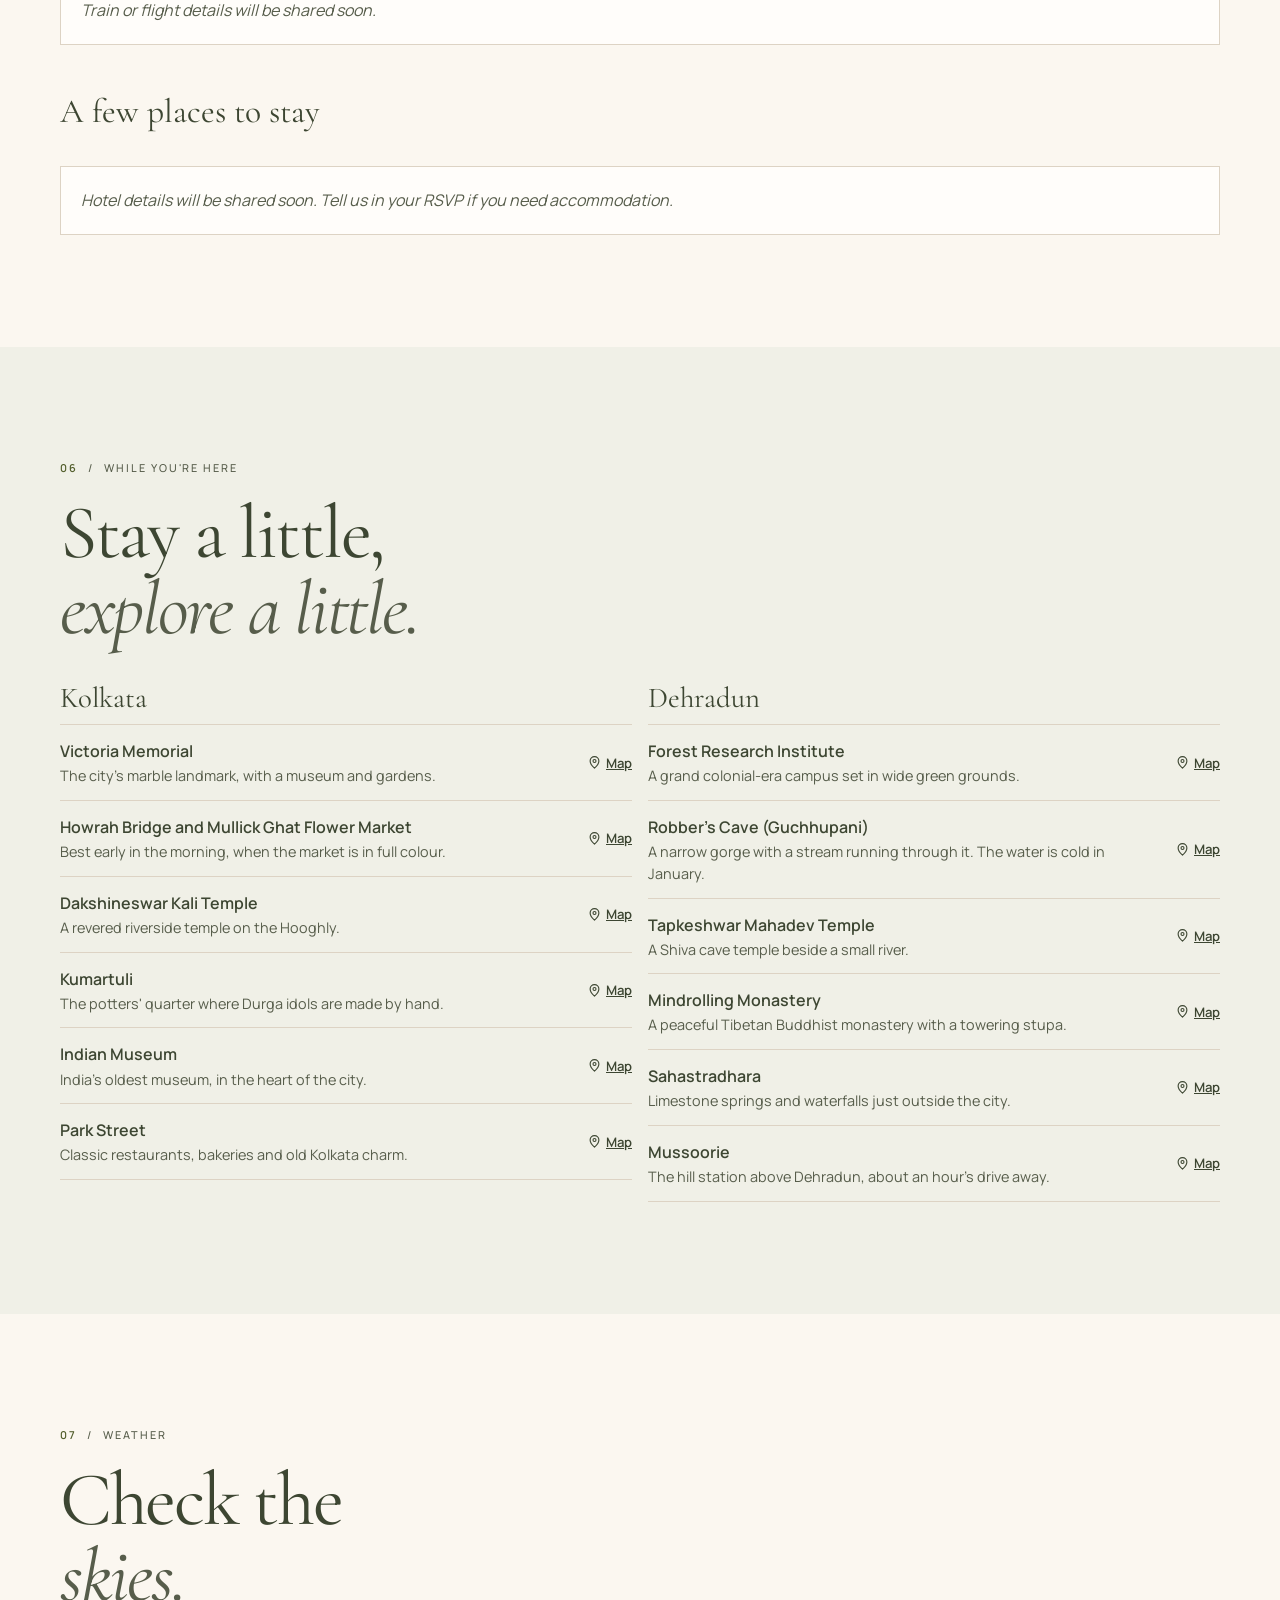
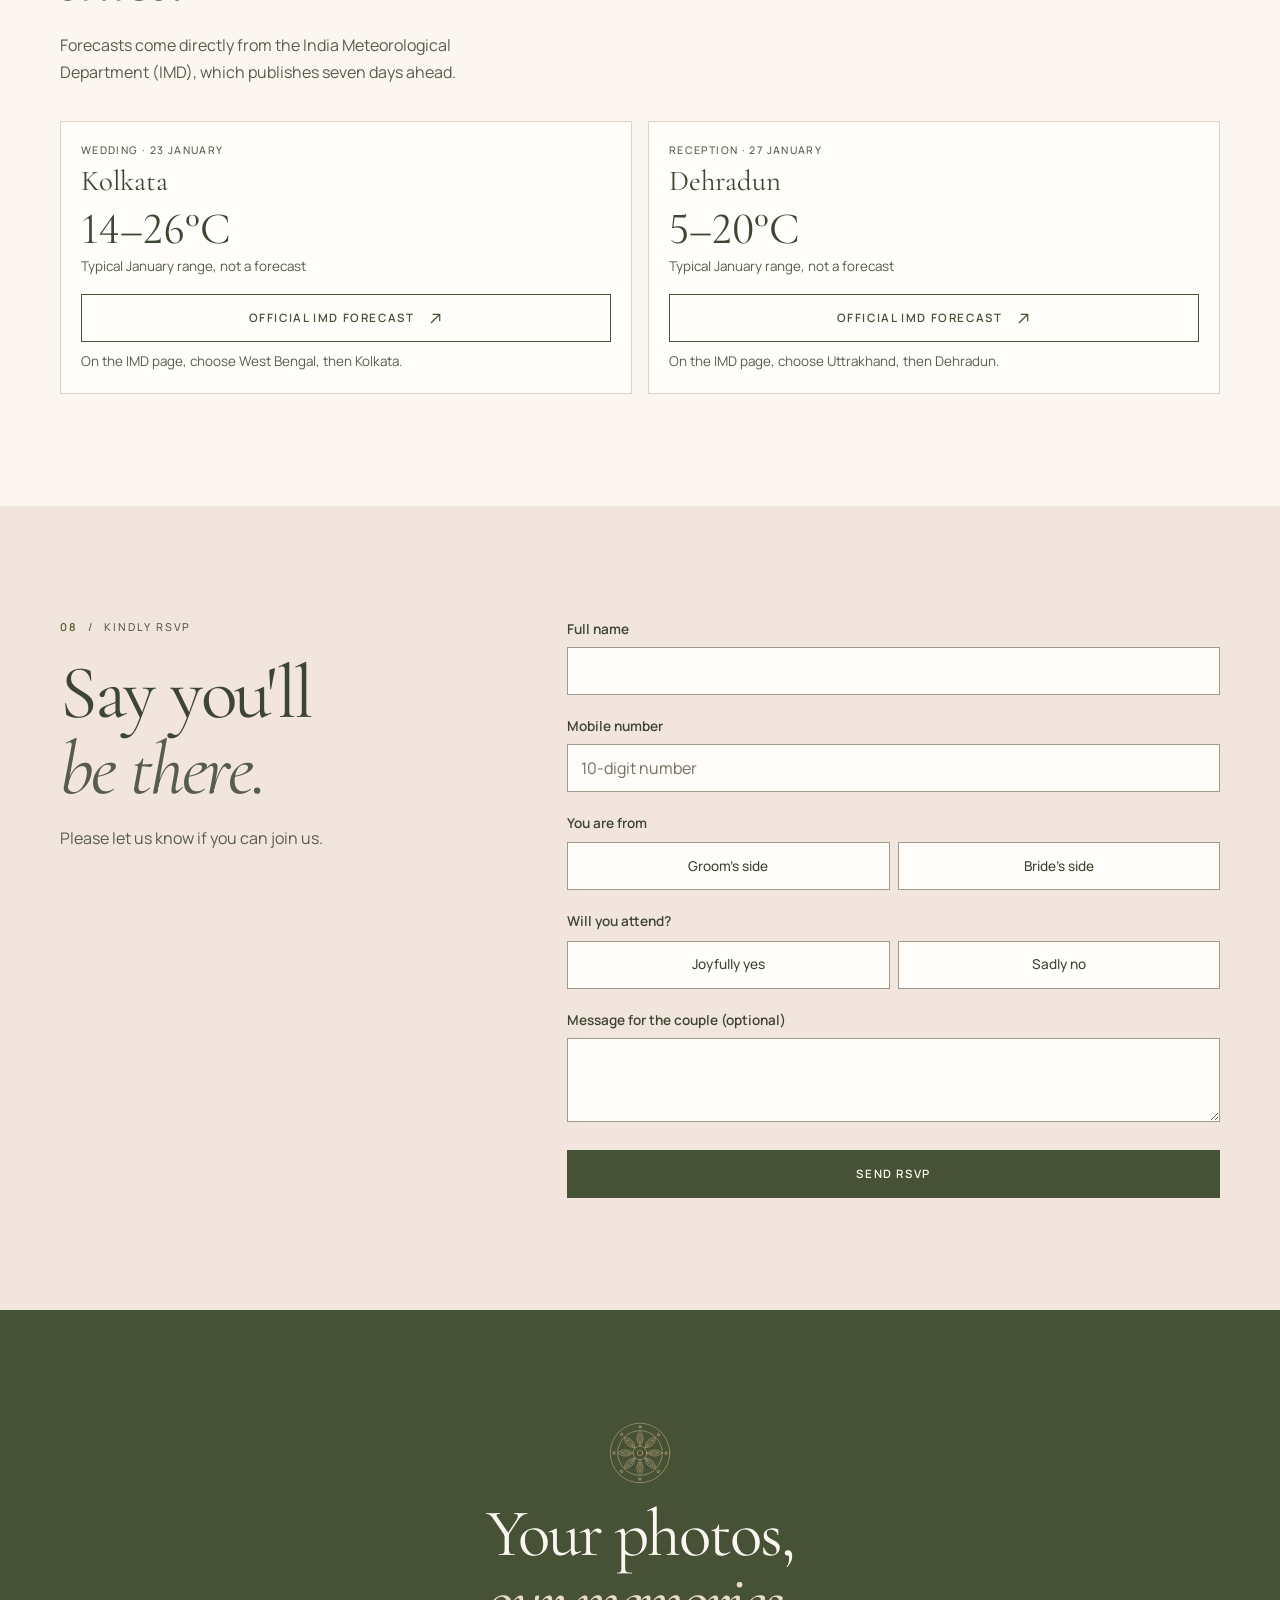
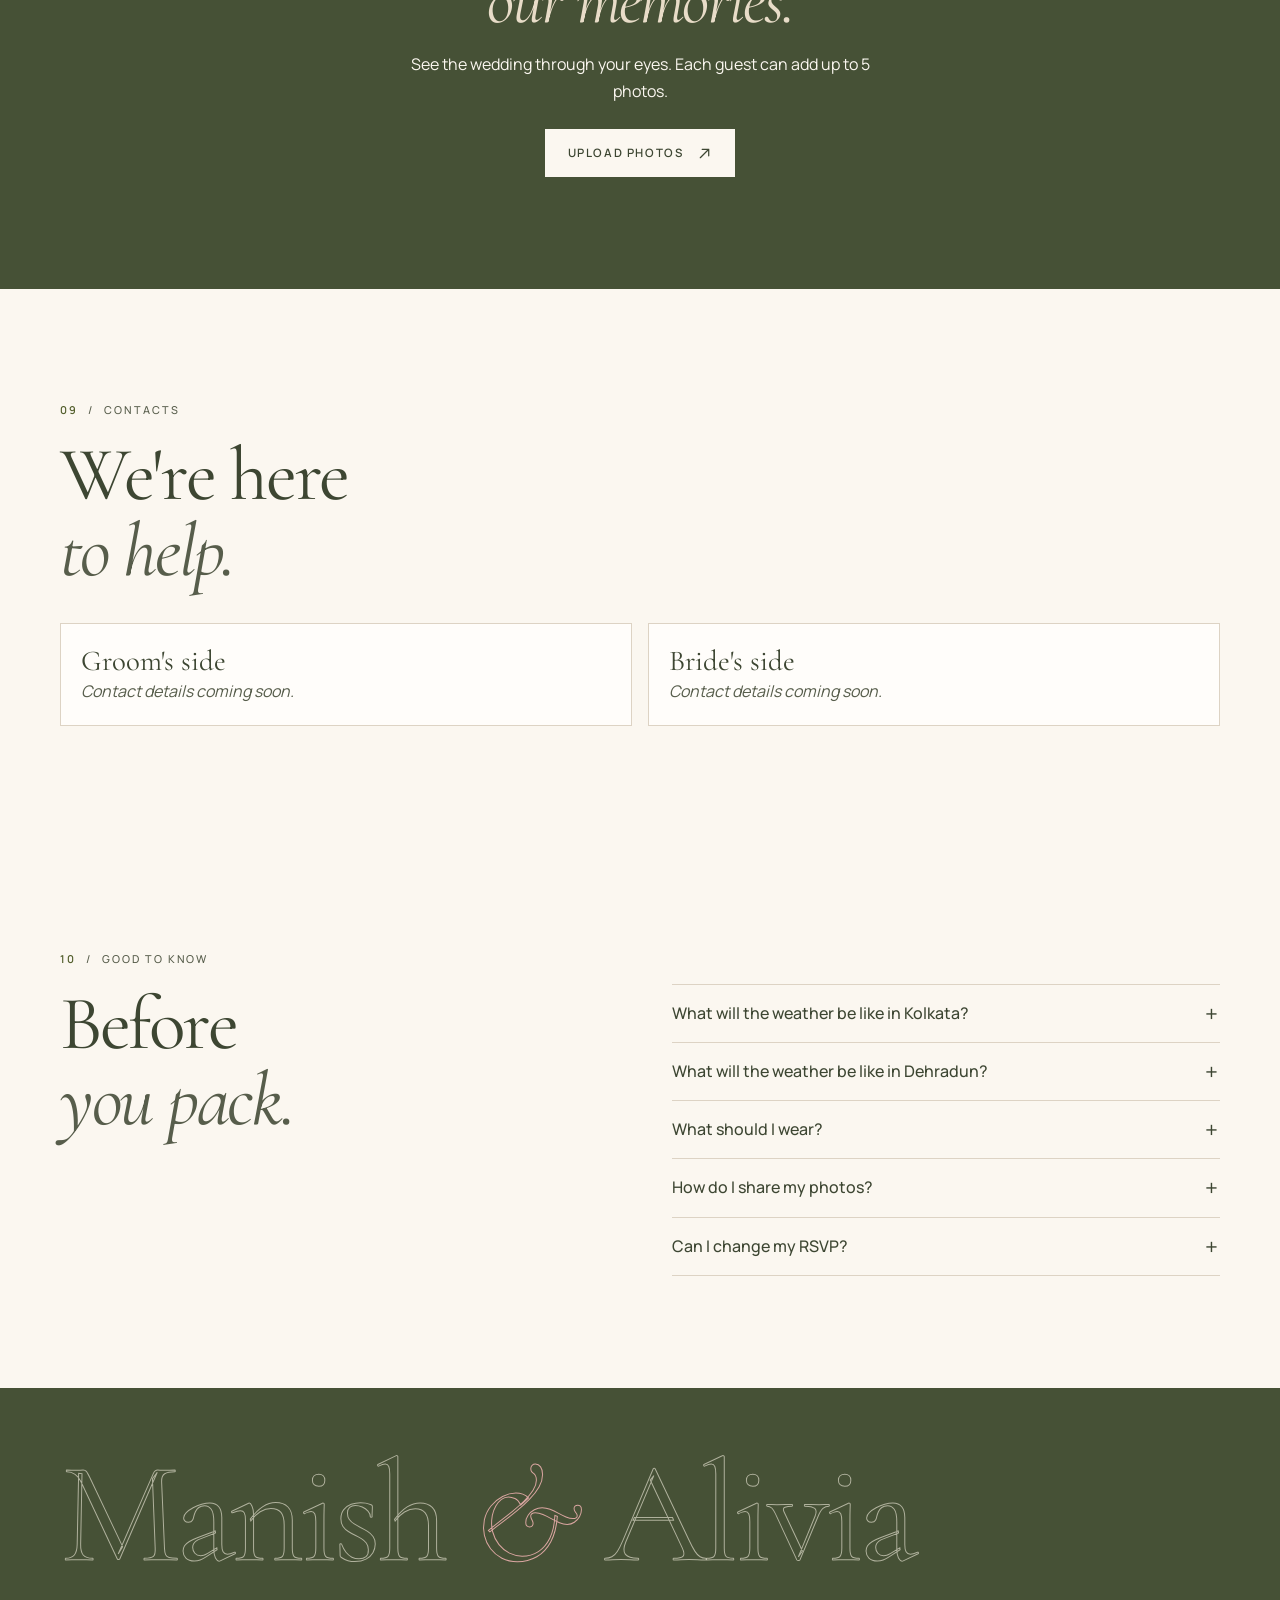
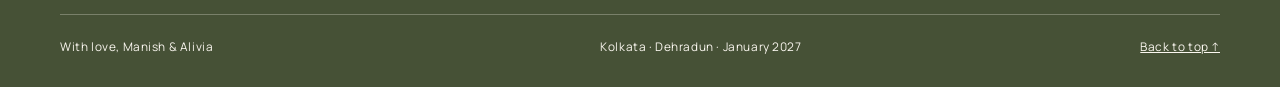
==== commit 0adf6f86: "Add new theme, couple photos, places to visit and IMD links Co-Authored-By: Claude Opus 5.5 <noreply" ====
--- a/index.html
+++ b/index.html
@@ -5,7 +5,7 @@
   <meta name="viewport" content="width=device-width, initial-scale=1, viewport-fit=cover">
   <title>Manish &amp; Alivia · 23 January 2027</title>
   <meta name="description" content="Join Manish and Alivia as the Garhwal hills meet Bengal. Events, travel, RSVP and photos for their wedding on 23 January 2027.">
-  <meta name="theme-color" content="#5A1220">
+  <meta name="theme-color" content="#465136">
   <link rel="canonical" href="https://manishdhasmana49.github.io/manish-weds-alivia/">
   <meta property="og:type" content="website">
   <meta property="og:site_name" content="Manish &amp; Alivia">
@@ -15,12 +15,14 @@
   <meta property="og:image" content="https://manishdhasmana49.github.io/manish-weds-alivia/images/og-image.jpg">
   <meta property="og:image:width" content="1200">
   <meta property="og:image:height" content="630">
-  <meta property="og:image:alt" content="Manish and Alivia wedding invitation with Himalayan hills and Bengali alpona">
+  <meta property="og:image:alt" content="Manish and Alivia wedding invitation over Himalayan hills at dusk">
   <meta name="twitter:card" content="summary_large_image">
   <link rel="icon" href="images/favicon.svg" type="image/svg+xml">
   <link rel="preconnect" href="https://fonts.googleapis.com">
   <link rel="preconnect" href="https://fonts.gstatic.com" crossorigin>
-  <link rel="stylesheet" href="https://fonts.googleapis.com/css2?family=Cormorant+Garamond:wght@500;600;700&family=Source+Sans+3:wght@400;600;700&family=Noto+Sans+Bengali:wght@500&family=Noto+Sans+Devanagari:wght@500&display=swap" media="print" onload="this.media='all'">
+  <link rel="stylesheet" href="https://fonts.googleapis.com/css2?family=Cormorant+Garamond:ital,wght@0,400;0,500;1,400&family=Manrope:wght@400;500;600&family=Noto+Sans+Bengali:wght@400&family=Noto+Sans+Devanagari:wght@400&display=swap" media="print" onload="this.media='all'">
+  <link rel="preload" as="image" href="images/photos/hero-mobile.jpg" media="(max-width: 700px)" fetchpriority="high">
+  <link rel="preload" as="image" href="images/photos/hero.jpg" media="(min-width: 701px)" fetchpriority="high">
   <link rel="stylesheet" href="css/style.css">
   <script src="config.js" defer></script>
   <script src="js/common.js" defer></script>
@@ -28,126 +30,154 @@
 </head>
 <body>
   <a class="skip" href="#events">Skip to events</a>
-  <div class="paar" aria-hidden="true"></div>
-  <nav class="nav" aria-label="Sections">
-    <a href="#home">Home</a><a href="#story" data-nav="story">Our Story</a><a href="#events">Events</a><a href="#venues">Venues</a><a href="#travel">Travel</a><a href="#rsvp">RSVP</a><a href="#share">Photos</a><a href="#contacts">Contacts</a><a href="#faq">FAQ</a>
-  </nav>
 
-  <header id="home" class="hero">
-    <svg class="hills" viewBox="0 0 400 320" preserveAspectRatio="xMidYMax slice" aria-hidden="true">
-      <defs><linearGradient id="sky" x1="0" y1="0" x2="0" y2="1"><stop offset="0" stop-color="#F8E7CC"/><stop offset="1" stop-color="#F3C9A5"/></linearGradient></defs>
-      <rect width="400" height="320" fill="url(#sky)"/>
-      <circle cx="312" cy="72" r="30" fill="#E8A317" opacity=".55"/>
-      <path fill="#B9C6C2" d="M0 190 52 118l34 42 58-82 50 74 44-48 58 70 48-52 56 66v132H0Z"/>
-      <path fill="#FFFDF7" d="m144 78 18 26-9-4-8 11-9-8-9 7ZM52 118l13 16-7-2-6 6-6-5-7 2ZM238 112l13 14-7-1-6 6-6-4-7 2Z"/>
-      <path fill="#6F9181" d="M0 230c50-40 92-44 142-16 44-36 96-34 136 2 40-22 82-20 122 8v96H0Z"/>
-      <path fill="#3C6654" d="M0 266c64-30 122-26 184-4 66-26 142-24 216 8v50H0Z"/>
-      <g color="#24493A"><use href="images/motifs.svg#m-deodar" x="4" y="214" width="42" height="84"/><use href="images/motifs.svg#m-deodar" x="42" y="238" width="30" height="60"/><use href="images/motifs.svg#m-deodar" x="332" y="218" width="40" height="80"/><use href="images/motifs.svg#m-deodar" x="366" y="242" width="28" height="56"/></g>
-      <path fill="#24493A" d="M0 292c90-14 190-14 400 0v28H0Z"/>
+  <header class="site-header" id="siteHeader">
+    <a class="brand" href="#home" aria-label="Manish and Alivia, home"><span class="mono">M<i>&amp;</i>A</span><small>Kolkata · 2027</small></a>
+    <nav class="nav" id="siteNav" aria-label="Sections">
+      <a href="#story" data-nav="story">Our Story</a><a href="#events">Events</a><a href="#gallery" data-nav="gallery">Gallery</a><a href="#venues">Venues</a><a href="#travel">Travel</a><a href="#places">Explore</a><a href="#weather">Weather</a><a href="#share">Photos</a><a href="#contacts">Contacts</a><a href="#faq">FAQ</a>
+    </nav>
+    <a class="head-rsvp" href="#rsvp">RSVP <svg aria-hidden="true"><use href="images/motifs.svg#i-arrow"/></svg></a>
+    <button class="menu-btn" id="menuBtn" type="button" aria-expanded="false" aria-controls="siteNav" aria-label="Open menu"><span></span><span></span></button>
+  </header>
+
+  <section id="home" class="hero has-photo">
+    <svg class="hills" viewBox="0 0 1440 900" preserveAspectRatio="xMidYMax slice" aria-hidden="true">
+      <defs>
+        <linearGradient id="dusk" x1="0" y1="0" x2="0" y2="1"><stop offset="0" stop-color="#8C7A70"/><stop offset=".4" stop-color="#C9A185"/><stop offset=".68" stop-color="#E9BE94"/></linearGradient>
+        <radialGradient id="sun"><stop offset="0" stop-color="#FFE9C4" stop-opacity=".95"/><stop offset="1" stop-color="#FFE9C4" stop-opacity="0"/></radialGradient>
+      </defs>
+      <rect width="1440" height="900" fill="url(#dusk)"/>
+      <circle cx="1090" cy="400" r="210" fill="url(#sun)"/>
+      <path fill="#A8988F" d="m0 500 150-120 110 70 180-170 140 120 120-80 170 130 150-110 170 120 130-90 120 80v350H0Z"/>
+      <path fill="#E9DDD0" opacity=".8" d="m440 280 44 42-22-6-20 18-20-14-24 10ZM150 380l32 26-17-3-15 12-15-9-18 4ZM960 400l34 25-18-2-16 11-15-8-18 3Z"/>
+      <path fill="#77785F" d="M0 590c180-70 330-74 500-26 170-60 340-58 500 4 160-44 300-40 440 16v316H0Z"/>
+      <path fill="#565F42" d="M0 680c220-56 410-48 620 2 240-58 520-52 820 18v200H0Z"/>
+      <g color="#2F3726"><use href="images/motifs.svg#m-deodar" x="30" y="560" width="96" height="192"/><use href="images/motifs.svg#m-deodar" x="118" y="620" width="66" height="132"/><use href="images/motifs.svg#m-deodar" x="1210" y="560" width="96" height="192"/><use href="images/motifs.svg#m-deodar" x="1300" y="610" width="70" height="140"/><use href="images/motifs.svg#m-deodar" x="1120" y="640" width="54" height="108"/></g>
+      <path fill="#343C2A" d="M0 750c300-40 720-44 1440 0v150H0Z"/>
     </svg>
-    <div class="tibari">
-      <svg class="tibari-arch" viewBox="0 0 360 96" preserveAspectRatio="none" aria-hidden="true">
-        <path fill="#6B3F22" d="M0 96V38h24c4-16 18-24 34-20 7-11 22-17 36-11 16-9 38-9 54-2C162-1 198-1 212 5c16-7 38-7 54 2 14-6 29 0 36 11 16-4 30 4 34 20h24v58Z"/>
-        <path fill="#FBF5E8" stroke="#E0B65C" stroke-width="1.500" d="M20 96V52h17c3-13 13-19 26-16 7-11 19-15 32-10 15-9 33-9 48-2 22-9 52-9 74 0 15-7 33-7 48 2 13-5 25-1 32 10 13-3 23 3 26 16h17v44Z"/>
-      </svg>
-      <div class="tibari-body">
-        <svg class="alpona" aria-hidden="true"><use href="images/motifs.svg#m-alpona"/></svg>
-        <svg class="crown" aria-hidden="true"><use href="images/motifs.svg#m-buransh"/></svg>
-        <!-- This text paints before JS for slow networks. js/main.js replaces it from config.js. -->
-        <p class="greet"><span lang="hi" id="greetHi">शुभ विवाह</span><span aria-hidden="true"> · </span><span lang="bn" id="greetBn">শুভ বিবাহ</span></p>
-        <h1><span id="groomName">Manish</span><small>&amp;</small><span id="brideName">Alivia</span></h1>
-        <p class="invite" id="invite">Two families, from the Garhwal hills and from Bengal, invite you to celebrate with us.</p>
-        <p class="date" id="heroDate">Saturday, 23 January 2027 · Kolkata</p>
+    <img class="hero-photo" id="heroPhoto" alt="" fetchpriority="high" decoding="async" hidden>
+    <div class="hero-shade" aria-hidden="true"></div>
+    <div class="hero-inner">
+      <p class="eyebrow-line" id="heroEyebrow">Where the hills meet Bengal</p>
+      <!-- This text paints before JS for slow networks. js/main.js replaces it from config.js. -->
+      <p class="greet"><span lang="hi" id="greetHi">शुभ विवाह</span><span aria-hidden="true"> · </span><span lang="bn" id="greetBn">শুভ বিবাহ</span></p>
+      <h1><span id="groomName">Manish</span> <i>&amp;</i> <span id="brideName">Alivia</span></h1>
+      <p class="invite" id="invite">Two families, from the Garhwal hills and from Bengal, invite you to celebrate with us.</p>
+      <div class="hero-foot">
+        <div><p class="tiny label">The Wedding</p><p class="big-date" id="wedDate">23<i>/</i>01<i>/</i>2027</p><p class="tiny" id="wedPlace">Utalika ~ The Condoville, Kolkata</p></div>
+        <div><p class="tiny label">The Reception</p><p class="big-date" id="recDate">27<i>/</i>01<i>/</i>2027</p><p class="tiny" id="recPlace">Swayambhu Estate, Dehradun</p></div>
         <div class="countdown" id="countdown" role="timer" aria-label="Countdown to the wedding">
           <div><b data-u="d">–</b><span>Days</span></div><div><b data-u="h">–</b><span>Hours</span></div><div><b data-u="m">–</b><span>Mins</span></div><div><b data-u="s">–</b><span>Secs</span></div>
         </div>
-        <p class="hashtag" id="hashtag" hidden></p>
-        <a class="btn primary" href="#rsvp">RSVP now</a>
+        <a class="btn light" href="#rsvp">Celebrate with us <svg aria-hidden="true"><use href="images/motifs.svg#i-arrow"/></svg></a>
       </div>
+      <p class="hashtag" id="hashtag" hidden></p>
     </div>
-  </header>
+  </section>
 
   <main>
     <section id="story" class="section" hidden>
-      <h2>Our Story</h2>
-      <div id="storyBody" class="prose"></div>
-      <div id="storyPhotos" class="story-photos"></div>
+      <div class="wrap">
+        <div class="head-split"><div class="head" data-head="story"></div><div id="storyBody" class="prose"></div></div>
+        <div id="storyPhotos" class="story-photos"></div>
+      </div>
     </section>
 
-    <section id="events" class="section">
-      <h2>Events</h2>
-      <p class="lead">All times are in IST, January 2027.</p>
-      <div class="toggle" id="sideToggle" role="group" aria-label="Show events for" hidden>
-        <button type="button" data-side="all">All</button><button type="button" data-side="groom">Groom's side</button><button type="button" data-side="bride">Bride's side</button>
+    <section id="events" class="section blush">
+      <div class="wrap">
+        <div class="head" data-head="events"></div>
+        <div class="toggle" id="sideToggle" role="group" aria-label="Show events for" hidden>
+          <button type="button" data-side="all">All</button><button type="button" data-side="groom">Groom's side</button><button type="button" data-side="bride">Bride's side</button>
+        </div>
+        <ol class="timeline" id="eventList"></ol>
       </div>
-      <ol class="timeline" id="eventList"></ol>
     </section>
 
-    <section id="venues" class="section tint">
-      <h2>Venues</h2>
-      <div class="grid" id="venueList"></div>
+    <section id="gallery" class="section sage" hidden>
+      <div class="wrap"><div class="head" data-head="gallery"></div><div class="gallery" id="galleryGrid"></div></div>
+    </section>
+
+    <section id="venues" class="section">
+      <div class="wrap"><div class="head" data-head="venues"></div><div class="grid" id="venueList"></div></div>
     </section>
 
     <section id="travel" class="section">
-      <h2>Travel &amp; Stay</h2>
-      <div id="groomTravel"></div>
-      <h3>Where to stay</h3>
-      <div class="grid" id="hotelList"></div>
+      <div class="wrap">
+        <div class="head" data-head="travel"></div>
+        <div id="groomTravel"></div>
+        <h3 class="sub">A few places to stay</h3>
+        <div class="grid" id="hotelList"></div>
+      </div>
     </section>
 
-    <section id="rsvp" class="section tint">
-      <h2>RSVP</h2>
-      <p class="lead" id="rsvpLead">Please let us know if you can join us.</p>
-      <form id="rsvpForm" class="card form" novalidate>
-        <div class="field"><label for="fName">Full name</label><input id="fName" name="name" autocomplete="name" maxlength="100" required><p class="err" id="fName-err"></p></div>
-        <div class="field"><label for="fPhone">Mobile number</label><input id="fPhone" name="phone" type="tel" inputmode="numeric" autocomplete="tel-national" placeholder="10-digit number" required><p class="err" id="fPhone-err"></p></div>
-        <fieldset class="field" id="sideField"><legend>You are from</legend><div class="choices"><label><input type="radio" name="side" value="groom"><span>Groom's side</span></label><label><input type="radio" name="side" value="bride"><span>Bride's side</span></label></div><p class="err" id="side-err"></p></fieldset>
-        <fieldset class="field"><legend>Will you attend?</legend><div class="choices"><label><input type="radio" name="attending" value="yes"><span>Joyfully yes</span></label><label><input type="radio" name="attending" value="no"><span>Sadly no</span></label></div><p class="err" id="attending-err"></p></fieldset>
-        <div id="yesFields" hidden>
-          <div class="field"><label for="fGuests">Number of guests, including you</label><input id="fGuests" name="guests" type="number" inputmode="numeric" min="1" value="1"><p class="err" id="fGuests-err"></p></div>
-          <fieldset class="field"><legend>Which events will you attend?</legend><div class="checks" id="rsvpEvents"></div><p class="err" id="events-err"></p></fieldset>
-          <div class="two">
-            <div class="field"><label for="fArrival">Arrival date</label><input id="fArrival" name="arrival" type="date"></div>
-            <div class="field"><label for="fDeparture">Departure date</label><input id="fDeparture" name="departure" type="date"><p class="err" id="fDeparture-err"></p></div>
+    <section id="places" class="section sage">
+      <div class="wrap"><div class="head" data-head="places"></div><div class="grid pair" id="placeList"></div></div>
+    </section>
+
+    <section id="weather" class="section">
+      <div class="wrap"><div class="head" data-head="weather"></div><div class="grid pair" id="weatherList"></div></div>
+    </section>
+
+    <section id="rsvp" class="section blush">
+      <div class="wrap rsvp-layout">
+        <div class="rsvp-side">
+          <div class="head" data-head="rsvp"></div>
+          <p class="lead" id="rsvpLead">Please let us know if you can join us.</p>
+        </div>
+        <div class="rsvp-main">
+          <form id="rsvpForm" class="form" novalidate>
+            <div class="field"><label for="fName">Full name</label><input id="fName" name="name" autocomplete="name" maxlength="100" required><p class="err" id="fName-err"></p></div>
+            <div class="field"><label for="fPhone">Mobile number</label><input id="fPhone" name="phone" type="tel" inputmode="numeric" autocomplete="tel-national" placeholder="10-digit number" required><p class="err" id="fPhone-err"></p></div>
+            <fieldset class="field" id="sideField"><legend>You are from</legend><div class="choices"><label><input type="radio" name="side" value="groom"><span>Groom's side</span></label><label><input type="radio" name="side" value="bride"><span>Bride's side</span></label></div><p class="err" id="side-err"></p></fieldset>
+            <fieldset class="field"><legend>Will you attend?</legend><div class="choices"><label><input type="radio" name="attending" value="yes"><span>Joyfully yes</span></label><label><input type="radio" name="attending" value="no"><span>Sadly no</span></label></div><p class="err" id="attending-err"></p></fieldset>
+            <div id="yesFields" hidden>
+              <div class="field"><label for="fGuests">Number of guests, including you</label><input id="fGuests" name="guests" type="number" inputmode="numeric" min="1" value="1"><p class="err" id="fGuests-err"></p></div>
+              <fieldset class="field"><legend>Which events will you attend?</legend><div class="checks" id="rsvpEvents"></div><p class="err" id="events-err"></p></fieldset>
+              <div class="two">
+                <div class="field"><label for="fArrival">Arrival date</label><input id="fArrival" name="arrival" type="date"></div>
+                <div class="field"><label for="fDeparture">Departure date</label><input id="fDeparture" name="departure" type="date"><p class="err" id="fDeparture-err"></p></div>
+              </div>
+              <fieldset class="field" id="groupField"><legend>Travelling with the group from Dehradun?</legend><div class="choices"><label><input type="radio" name="withGroup" value="yes"><span>Yes</span></label><label><input type="radio" name="withGroup" value="no"><span>No</span></label></div></fieldset>
+              <fieldset class="field"><legend>Do you need accommodation?</legend><div class="choices"><label><input type="radio" name="accommodation" value="yes"><span>Yes</span></label><label><input type="radio" name="accommodation" value="no"><span>No</span></label></div></fieldset>
+              <fieldset class="field"><legend>Food preference</legend><div class="choices" id="foodChoices"></div></fieldset>
+            </div>
+            <div class="field"><label for="fMessage">Message for the couple (optional)</label><textarea id="fMessage" name="message" rows="3" maxlength="1000"></textarea></div>
+            <p class="status" id="rsvpStatus" role="alert"></p>
+            <button class="btn primary wide" type="submit" id="rsvpSubmit">Send RSVP</button>
+          </form>
+          <div id="rsvpDone" class="card done" hidden tabindex="-1">
+            <svg class="done-icon" aria-hidden="true"><use href="images/motifs.svg#m-buransh"/></svg>
+            <h3 id="doneTitle"></h3><p id="doneText"></p>
+            <button class="btn" type="button" id="rsvpEdit">Change my response</button>
           </div>
-          <fieldset class="field" id="groupField"><legend>Travelling with the group from Dehradun?</legend><div class="choices"><label><input type="radio" name="withGroup" value="yes"><span>Yes</span></label><label><input type="radio" name="withGroup" value="no"><span>No</span></label></div></fieldset>
-          <fieldset class="field"><legend>Do you need accommodation?</legend><div class="choices"><label><input type="radio" name="accommodation" value="yes"><span>Yes</span></label><label><input type="radio" name="accommodation" value="no"><span>No</span></label></div></fieldset>
-          <fieldset class="field"><legend>Food preference</legend><div class="choices" id="foodChoices"></div></fieldset>
+          <div id="rsvpClosed" class="card done" hidden><h3>RSVP is now closed</h3><p>Need to change something? Please message one of our contacts below.</p></div>
         </div>
-        <div class="field"><label for="fMessage">Message for the couple (optional)</label><textarea id="fMessage" name="message" rows="3" maxlength="1000"></textarea></div>
-        <p class="status" id="rsvpStatus" role="alert"></p>
-        <button class="btn primary wide" type="submit" id="rsvpSubmit">Send RSVP</button>
-      </form>
-      <div id="rsvpDone" class="card done" hidden tabindex="-1">
-        <svg class="done-icon" aria-hidden="true"><use href="images/motifs.svg#m-buransh"/></svg>
-        <h3 id="doneTitle"></h3><p id="doneText"></p>
-        <button class="btn" type="button" id="rsvpEdit">Change my response</button>
       </div>
-      <div id="rsvpClosed" class="card done" hidden><h3>RSVP is now closed</h3><p>Need to change something? Please message one of our contacts below.</p></div>
     </section>
 
     <section id="share" class="section band">
-      <svg class="band-mark" aria-hidden="true"><use href="images/motifs.svg#m-shankha"/></svg>
-      <h2>Share Your Photos</h2>
-      <p>See the wedding through your eyes. Each guest can add up to <span id="photoLimit">5</span> photos.</p>
-      <a class="btn light" href="photos.html">Upload photos</a>
+      <div class="wrap">
+        <svg class="band-mark" aria-hidden="true"><use href="images/motifs.svg#m-alpona"/></svg>
+        <h2>Your photos, <em>our memories.</em></h2>
+        <p>See the wedding through your eyes. Each guest can add up to <span id="photoLimit">5</span> photos.</p>
+        <a class="btn light" href="photos.html">Upload photos <svg aria-hidden="true"><use href="images/motifs.svg#i-arrow"/></svg></a>
+      </div>
     </section>
 
     <section id="contacts" class="section">
-      <h2>Contacts</h2>
-      <div class="grid" id="contactList"></div>
+      <div class="wrap"><div class="head" data-head="contacts"></div><div class="grid" id="contactList"></div></div>
     </section>
 
-    <section id="faq" class="section tint">
-      <h2>Questions</h2>
-      <div id="faqList" class="faq"></div>
+    <section id="faq" class="section">
+      <div class="wrap faq-layout"><div class="head" data-head="faq"></div><div id="faqList" class="faq"></div></div>
     </section>
   </main>
 
   <footer class="footer">
-    <svg aria-hidden="true"><use href="images/motifs.svg#m-topor"/></svg>
-    <p id="footerText"></p>
+    <div class="wrap">
+      <p class="outline" aria-hidden="true">Manish <i>&amp;</i> Alivia</p>
+      <div class="foot-row"><p id="footerText"></p><p>Kolkata · Dehradun · January 2027</p><a href="#home">Back to top ↑</a></div>
+    </div>
   </footer>
-  <div class="paar" aria-hidden="true"></div>
 </body>
 </html>
--- a/css/style.css
+++ b/css/style.css
@@ -1,163 +1,270 @@
 :root {
-  --buransh: #C4213A; --sindoor: #B3201F; --ivory: #FBF5E8; --paper: #FFFDF7;
-  --marigold: #E8A317; --deodar: #24493A; --maroon: #5A1220; --gold: #A97F2A;
-  --wood: #6B3F22; --ink: #2F1B18; --muted: #65493F; --line: #E6D6B8; --tint: #F5EAD4;
+  --cream: #FBF7F0; --paper: #FFFDFA; --blush: #F2E5DD; --sage: #F0F0E7;
+  --olive: #465136; --olive-deep: #343C2A; --ink: #3D4632; --muted: #575D4B;
+  --accent: #535F2D; --rose: #D9A5A0; --gold: #D4B483; --line: #DDD3C4; --error: #9A2B22;
   --display: "Cormorant Garamond", Georgia, "Times New Roman", serif;
-  --sans: "Source Sans 3", system-ui, -apple-system, "Segoe UI", Roboto, sans-serif;
+  --sans: Manrope, system-ui, -apple-system, "Segoe UI", Roboto, sans-serif;
 }
 *, *::before, *::after { box-sizing: border-box; }
-html { scroll-behavior: smooth; scroll-padding-top: 58px; -webkit-text-size-adjust: 100%; }
-body { margin: 0; background: var(--ivory); color: var(--ink); font: 400 17px/1.55 var(--sans); overflow-x: clip; }
+html { scroll-behavior: smooth; scroll-padding-top: 76px; -webkit-text-size-adjust: 100%; }
+body { margin: 0; background: var(--cream); color: var(--ink); font: 400 16px/1.7 var(--sans); overflow-x: clip; }
 img, svg { display: block; max-width: 100%; }
-h1, h2, h3 { font-family: var(--display); color: var(--maroon); line-height: 1.12; margin: 0; }
-h2 { font-size: 2.3rem; text-align: center; }
-h2::after { content: ""; display: block; width: 92px; height: 7px; margin: 12px auto 0; background: linear-gradient(var(--sindoor) 0 3px, transparent 3px 4px, var(--marigold) 4px 5px, transparent 5px 6px, var(--sindoor) 6px); }
-h3 { font-size: 1.55rem; }
+h1, h2, h3 { font-family: var(--display); font-weight: 400; color: var(--ink); margin: 0; }
+h2 { font-size: clamp(2.9rem, 13vw, 4.75rem); line-height: 1; letter-spacing: -.03em; }
+h2 em { display: block; color: var(--muted); font-style: italic; }
+h3 { font-size: 1.8rem; line-height: 1.15; }
 p { margin: 0; }
-a { color: var(--sindoor); }
-:focus-visible { outline: 3px solid var(--marigold); outline-offset: 2px; }
+a { color: inherit; }
+:focus-visible { outline: 2px solid var(--accent); outline-offset: 3px; }
 [hidden] { display: none !important; }
-.skip { position: absolute; left: 8px; top: -60px; z-index: 30; background: var(--paper); padding: 10px 14px; }
+.skip { position: fixed; left: 8px; top: -60px; z-index: 60; background: var(--paper); padding: 10px 14px; }
 .skip:focus { top: 8px; }
 .vh { position: absolute; width: 1px; height: 1px; opacity: 0; overflow: hidden; }
-
-.paar { height: 12px; background: linear-gradient(var(--sindoor) 0 7px, var(--paper) 7px 9px, var(--marigold) 9px 10px, var(--sindoor) 10px); }
-.nav { position: sticky; top: 0; z-index: 20; display: flex; gap: 2px; overflow-x: auto; padding: 4px 8px; background: var(--maroon); scrollbar-width: none; }
-.nav::-webkit-scrollbar { display: none; }
-.nav a { flex: none; min-height: 40px; display: inline-flex; align-items: center; padding: 0 11px; border-radius: 6px; color: var(--ivory); font-size: .94rem; font-weight: 600; text-decoration: none; }
-.nav a.on { background: var(--ivory); color: var(--maroon); }
-
-.hero { position: relative; isolation: isolate; min-height: calc(100svh - 60px); padding: 26px 16px 64px; display: flex; justify-content: center; align-items: center; }
-.hills { position: absolute; inset: 0; z-index: -1; width: 100%; height: 100%; max-width: none; }
-.tibari { width: 100%; max-width: 440px; filter: drop-shadow(0 8px 16px rgb(47 27 24 / .28)); }
-.tibari-arch { width: 100%; height: 76px; margin-bottom: -1px; }
-.tibari-body { position: relative; overflow: hidden; padding: 4px 34px 26px; text-align: center; background: url(../images/tibari-border.svg) left top/20px 40px repeat-y, url(../images/tibari-border.svg) right top/20px 40px repeat-y, var(--ivory); border-bottom: 10px solid var(--wood); }
-.alpona { position: absolute; left: 50%; top: 18px; width: 330px; height: 330px; margin-left: -165px; color: var(--marigold); opacity: .2; pointer-events: none; }
-.tibari-body > :not(.alpona) { position: relative; }
-.crown { width: 46px; height: 46px; margin: -8px auto 2px; }
-.greet { color: var(--sindoor); font-size: 1.08rem; font-weight: 500; }
+.wrap { width: 100%; max-width: 1160px; margin: 0 auto; }
+
+/* Header */
+.site-header { position: fixed; inset: 0 0 auto; z-index: 40; display: flex; align-items: center; gap: 12px; height: 72px; padding: 0 16px; color: var(--cream); border-bottom: 1px solid rgb(251 247 240 / .28); transition: background-color .25s, color .25s, border-color .25s; }
+.site-header.solid, .site-header.open { background: var(--cream); color: var(--ink); border-color: var(--line); }
+.brand { display: flex; align-items: flex-end; gap: 12px; margin-right: auto; text-decoration: none; }
+.mono { font: 400 1.9rem/1 var(--display); }
+.mono i { color: var(--rose); font-size: .8em; }
+.brand small { font-size: .62rem; letter-spacing: .16em; text-transform: uppercase; white-space: nowrap; }
+.head-rsvp { display: inline-flex; align-items: center; gap: 12px; min-height: 42px; padding: 0 14px; border: 1px solid currentColor; font-size: .7rem; font-weight: 600; letter-spacing: .16em; text-decoration: none; }
+.head-rsvp svg { width: 13px; height: 13px; }
+.menu-btn { width: 44px; height: 44px; display: grid; place-content: center; gap: 7px; padding: 0; border: 0; background: none; color: inherit; cursor: pointer; }
+.menu-btn span { display: block; width: 24px; height: 1.5px; background: currentColor; transition: transform .2s; }
+.open .menu-btn span:first-child { transform: translateY(4.25px) rotate(45deg); }
+.open .menu-btn span:last-child { transform: translateY(-4.25px) rotate(-45deg); }
+.nav { display: none; position: absolute; inset: 72px 0 auto; padding: 8px 16px 18px; background: var(--cream); border-bottom: 1px solid var(--line); }
+.open .nav { display: grid; }
+.nav a { display: flex; align-items: center; min-height: 46px; color: var(--ink); font: 400 1.5rem var(--display); text-decoration: none; border-bottom: 1px solid var(--line); }
+
+/* Hero */
+.hero { position: relative; isolation: isolate; min-height: 100svh; display: flex; align-items: flex-end; padding: 104px 16px 28px; color: var(--cream); background: var(--olive-deep); overflow: hidden; }
+.has-photo .hills { display: none; }
+.hills, .hero-photo, .hero-shade { position: absolute; inset: 0; z-index: -2; width: 100%; height: 100%; max-width: none; }
+.hero-photo { object-fit: cover; object-position: center; }
+.hero-shade { z-index: -1; background: linear-gradient(180deg, rgb(35 39 28 / .5) 0, rgb(35 39 28 / .24) 30%, rgb(35 39 28 / .42) 58%, rgb(29 33 23 / .86) 100%); }
+.hero-inner { width: 100%; max-width: 1344px; margin: 0 auto; }
+.eyebrow-line { display: flex; align-items: center; gap: 12px; font-size: .68rem; font-weight: 500; letter-spacing: .2em; text-transform: uppercase; }
+.eyebrow-line::before { content: ""; width: 34px; height: 1px; background: var(--gold); flex: none; }
+.greet { margin-top: 12px; font-size: 1rem; }
 [lang="hi"] { font-family: "Noto Sans Devanagari", var(--sans); }
 [lang="bn"] { font-family: "Noto Sans Bengali", var(--sans); }
-h1 { margin-top: 8px; font-size: clamp(3rem, 16vw, 4.2rem); font-weight: 700; }
-h1 span { display: block; }
-h1 small { display: block; color: var(--sindoor); font-size: .55em; font-style: italic; line-height: 1; }
-.invite { margin-top: 10px; color: var(--muted); font-size: 1rem; line-height: 1.4; }
-.date { margin-top: 12px; color: var(--deodar); font-weight: 700; line-height: 1.3; }
-.countdown { display: grid; grid-template-columns: repeat(4, 1fr); gap: 6px; margin: 14px 0; }
-.countdown div { padding: 7px 0 5px; background: var(--maroon); color: var(--ivory); border-bottom: 3px solid var(--marigold); border-radius: 4px; }
-.countdown b { display: block; font: 700 1.6rem/1 var(--display); font-variant-numeric: lining-nums tabular-nums; }
-.countdown span { font-size: .75rem; }
-.hashtag { margin-bottom: 12px; color: var(--sindoor); font-weight: 700; }
-
-.btn { display: inline-flex; align-items: center; justify-content: center; gap: 8px; min-height: 46px; padding: 9px 20px; border: 1.500px solid var(--maroon); border-radius: 7px; background: var(--paper); color: var(--maroon); font: 700 1rem/1.2 var(--sans); text-decoration: none; cursor: pointer; transition: background-color .15s, color .15s, transform .15s; }
-.btn:active { transform: translateY(1px); }
-.btn svg { width: 20px; height: 20px; flex: none; }
-.btn.primary { background: var(--sindoor); border-color: var(--sindoor); color: #fff; }
-.btn.light { background: var(--ivory); border-color: var(--ivory); color: var(--maroon); }
-.btn.small { min-height: 42px; padding: 6px 11px; font-size: .92rem; }
+.hero h1 { margin-top: 4px; color: var(--cream); font-size: clamp(4.4rem, 23vw, 10.7rem); line-height: .92; letter-spacing: -.045em; }
+.hero h1 span { display: inline-block; }
+.hero h1 i { color: var(--rose); font-size: .86em; font-weight: 400; }
+.invite { max-width: 560px; margin-top: 16px; font: italic 400 1.5rem/1.25 var(--display); }
+.hero-foot { display: grid; grid-template-columns: 1fr 1fr; gap: 16px 12px; align-items: end; margin-top: 26px; }
+.big-date { font: 400 clamp(1.65rem, 7.6vw, 2rem)/1 var(--display); font-variant-numeric: oldstyle-nums; white-space: nowrap; }
+.big-date i { color: var(--gold); margin: 0 2px; font-style: normal; }
+.tiny { margin-top: 6px; font-size: .62rem; line-height: 1.4; letter-spacing: .12em; text-transform: uppercase; }
+.tiny.label { margin: 0 0 6px; color: #F0DCC0; font-weight: 600; }
+.countdown { grid-column: 1 / -1; display: grid; grid-template-columns: repeat(4, 1fr); border-block: 1px solid rgb(251 247 240 / .35); }
+.countdown div { padding: 7px 0; text-align: center; }
+.countdown div + div { border-left: 1px solid rgb(251 247 240 / .22); }
+.countdown b { display: block; font: 400 1.6rem/1.05 var(--display); font-variant-numeric: lining-nums tabular-nums; }
+.countdown span { font-size: .6rem; letter-spacing: .13em; text-transform: uppercase; }
+.hero-foot .btn { grid-column: 1 / -1; }
+.hashtag { margin-top: 12px; font-size: .8rem; letter-spacing: .08em; }
+
+/* Buttons */
+.btn { display: inline-flex; align-items: center; justify-content: center; gap: 14px; min-height: 48px; padding: 10px 22px; border: 1px solid var(--olive); border-radius: 0; background: transparent; color: var(--olive); font: 600 .72rem/1.3 var(--sans); letter-spacing: .14em; text-transform: uppercase; text-decoration: none; cursor: pointer; transition: background-color .2s, color .2s, border-color .2s; }
+.btn svg { width: 15px; height: 15px; flex: none; }
+.btn:hover { background: var(--olive); color: var(--cream); }
+.btn.primary { background: var(--olive); color: var(--cream); }
+.btn.primary:hover { background: var(--olive-deep); }
+.btn.light { background: var(--cream); border-color: var(--cream); color: var(--ink); }
+.btn.light:hover { background: var(--blush); border-color: var(--blush); color: var(--ink); }
+.btn.small { min-height: 42px; padding: 6px 12px; gap: 8px; font-size: .64rem; letter-spacing: .1em; }
 .btn.wide { width: 100%; }
-.btn[disabled], .btn.disabled { opacity: .55; cursor: not-allowed; }
-
-.section { padding: 52px 16px; }
-.section > * { max-width: 760px; margin-left: auto; margin-right: auto; }
-.tint { background: var(--tint); }
-.lead { margin-top: 12px; color: var(--muted); text-align: center; }
-.prose { margin-top: 22px; } .prose p + p { margin-top: 12px; }
-.story-photos { display: grid; grid-template-columns: repeat(2, 1fr); gap: 8px; margin-top: 18px; }
-.story-photos img { width: 100%; aspect-ratio: 4/5; object-fit: cover; border: 5px solid var(--paper); outline: 1px solid var(--line); }
-.card { background: var(--paper); border: 1px solid var(--line); border-radius: 8px; padding: 18px; }
-.grid { display: grid; gap: 16px; margin-top: 22px; }
-#travel h3 { margin-top: 32px; text-align: center; }
+.btn[disabled], .btn.disabled { opacity: .5; cursor: not-allowed; }
+
+/* Sections */
+.section { padding: 72px 16px; }
+.blush { background: var(--blush); } .sage { background: var(--sage); }
+.eyebrow { display: flex; gap: 10px; margin-bottom: 18px; color: var(--muted); font-size: .68rem; font-weight: 500; letter-spacing: .18em; text-transform: uppercase; }
+.eyebrow b { color: var(--accent); font-weight: 600; }
+.head-intro, .lead { margin-top: 18px; max-width: 460px; color: var(--muted); }
+.prose { margin-top: 24px; color: var(--muted); } .prose p + p { margin-top: 14px; }
+.card { background: var(--paper); border: 1px solid var(--line); padding: 20px; }
+.grid { display: grid; gap: 16px; margin-top: 34px; }
 .soon { color: var(--muted); font-style: italic; }
-
-.toggle { display: flex; margin-top: 18px; border: 1.500px solid var(--maroon); border-radius: 8px; overflow: hidden; max-width: 420px; }
-.toggle button { flex: 1; min-height: 44px; border: 0; background: var(--paper); color: var(--maroon); font: 600 .95rem var(--sans); cursor: pointer; }
-.toggle button[aria-pressed="true"] { background: var(--maroon); color: var(--ivory); }
-.timeline { list-style: none; padding: 0; margin-top: 24px; display: grid; gap: 14px; }
-.event { display: grid; grid-template-columns: 62px 1fr; background: var(--paper); border: 1px solid var(--line); border-radius: 8px; overflow: hidden; animation: rise .35s ease both; }
-.event.minor { background: transparent; border-style: dashed; }
-.when { display: flex; flex-direction: column; align-items: center; padding: 14px 2px; background: var(--maroon); color: var(--ivory); text-align: center; line-height: 1.1; border-right: 4px double var(--marigold); }
-.when b { font: 700 1.9rem/1 var(--display); font-variant-numeric: lining-nums; margin: 3px 0; }
-.when span { font-size: .8rem; }
-.event.minor .when { background: var(--deodar); }
-.event-body { padding: 13px 14px 14px; min-width: 0; }
-.event-body h3 { font-size: 1.5rem; }
-.music { display: flex; gap: 4px; margin-top: 7px; } .music svg { width: 48px; height: 32px; }
-.meta { list-style: none; padding: 0; margin: 8px 0 0; color: var(--muted); font-size: .97rem; }
-.meta li { display: flex; gap: 7px; margin-top: 3px; } .meta svg { width: 18px; height: 18px; margin-top: 3px; flex: none; color: var(--sindoor); }
-.actions { display: flex; flex-wrap: wrap; gap: 7px; margin-top: 11px; }
-
-.venue h3 { margin-bottom: 3px; }
-.map { margin-top: 12px; aspect-ratio: 4/3; width: 100%; border: 0; background: var(--tint); }
-.map-soon { display: grid; place-items: center; padding: 16px; color: var(--muted); text-align: center; border: 1px dashed var(--gold); }
-.steps { list-style: none; padding: 0; margin: 14px 0 0; }
-.steps li { display: grid; grid-template-columns: 92px 1fr; gap: 10px; padding: 9px 0; border-bottom: 1px solid var(--line); }
-.steps li:last-child { border: 0; } .steps b { color: var(--deodar); }
-.contact { display: flex; flex-direction: column; gap: 8px; } .contact + .contact { margin-top: 12px; padding-top: 12px; border-top: 1px solid var(--line); }
-.contact .btn { background: #0B6B4F; border-color: #0B6B4F; color: #fff; }
-
-.form { display: grid; gap: 16px; margin-top: 22px; } #yesFields { display: grid; gap: 16px; }
+.sub { margin-top: 48px; font-size: 2.1rem; }
+
+/* Framed photos */
+.frame { margin: 0; }
+.frame img { width: 100%; height: 100%; object-fit: cover; padding: 8px; background: var(--paper); border: 1px solid var(--line); }
+.frame figcaption { margin-top: 10px; font: italic 400 1.2rem/1.25 var(--display); color: var(--muted); }
+.story-photos { display: grid; gap: 28px; margin-top: 42px; }
+.story-photos .frame img { aspect-ratio: 4/5; height: auto; }
+.gallery { display: grid; grid-template-columns: repeat(2, 1fr); gap: 22px 10px; margin-top: 34px; }
+.gallery .frame img { aspect-ratio: 4/5; height: auto; padding: 5px; }
+
+/* Events */
+.toggle { display: flex; margin-top: 28px; max-width: 440px; border-bottom: 1px solid var(--line); }
+.toggle button { flex: 1; min-height: 44px; padding: 0 4px; border: 0; border-bottom: 2px solid transparent; background: none; color: var(--muted); font: 500 .82rem var(--sans); cursor: pointer; }
+.toggle button[aria-pressed="true"] { color: var(--ink); border-bottom-color: var(--olive); }
+.timeline { list-style: none; counter-reset: ev; padding: 0; margin: 26px 0 0; border-top: 1px solid #D5C6BA; }
+.event { counter-increment: ev; display: grid; grid-template-columns: 30px minmax(0, 1fr); gap: 0 8px; padding: 20px 0; border-bottom: 1px solid #D5C6BA; animation: rise .4s ease both; }
+.event::before { content: counter(ev, decimal-leading-zero); padding-top: 3px; color: var(--muted); font-size: .68rem; }
+.ev-date { color: var(--muted); font-size: .66rem; font-weight: 500; letter-spacing: .13em; text-transform: uppercase; }
+.event h3 { margin-top: 3px; font-size: 1.95rem; }
+.music { display: flex; gap: 5px; margin-top: 7px; } .music svg { width: 42px; height: 28px; }
+.meta { list-style: none; padding: 0; margin: 8px 0 0; color: var(--muted); font-size: .9rem; }
+.meta li { display: flex; gap: 8px; margin-top: 2px; } .meta svg { width: 16px; height: 16px; margin-top: 5px; flex: none; color: var(--accent); }
+.actions { display: flex; flex-wrap: wrap; gap: 7px; margin-top: 13px; }
+.event .actions { grid-column: 2; }
+.btn.small { white-space: nowrap; }
+.gallery .frame:last-child:nth-child(odd) { grid-column: 1 / -1; }
+
+.venue h3 { margin-bottom: 2px; }
+.venue > p { color: var(--muted); font-size: .92rem; }
+.map { display: block; margin-top: 14px; aspect-ratio: 16/10; width: 100%; border: 0; background: var(--sage); }
+.map-soon { display: grid; place-items: center; padding: 16px; color: var(--muted); font: italic 1.25rem var(--display); }
+.steps { list-style: none; padding: 0; margin: 14px 0; }
+.steps li { display: grid; grid-template-columns: 92px 1fr; gap: 10px; padding: 11px 0; border-bottom: 1px solid var(--line); font-size: .93rem; }
+.steps b { color: var(--ink); font-weight: 600; }
+#groomTravel { margin-top: 34px; }
+.contact { display: flex; flex-direction: column; gap: 9px; margin-top: 12px; }
+.contact + .contact { padding-top: 14px; border-top: 1px solid var(--line); }
+
+.places h3 { padding-bottom: 10px; border-bottom: 1px solid var(--line); }
+.places ul { list-style: none; margin: 0; padding: 0; }
+.places li { display: flex; justify-content: space-between; gap: 14px; padding: 13px 0; border-bottom: 1px solid var(--line); }
+.places strong { font-weight: 600; }
+.places li p { color: var(--muted); font-size: .9rem; line-height: 1.5; }
+.place-link { flex: none; display: inline-flex; align-items: center; gap: 4px; min-height: 44px; align-self: center; font-size: .82rem; font-weight: 600; }
+.place-link svg { width: 15px; height: 15px; }
+.weather { display: grid; gap: 4px; }
+.temp { margin-top: 6px; font: 400 2.8rem/1 var(--display); font-variant-numeric: lining-nums; }
+.temp-note { color: var(--muted); font-size: .84rem; }
+.weather .btn { margin: 12px 0 4px; }
+
+/* Forms */
+.form, #yesFields { display: grid; gap: 20px; }
+.rsvp-main { margin-top: 32px; }
 .field { border: 0; padding: 0; margin: 0; min-width: 0; }
-label, legend { font-weight: 600; padding: 0; }
-.field > label { display: block; margin-bottom: 5px; }
-legend { margin-bottom: 6px; }
-input:not([type=radio], [type=checkbox], [type=file]), select, textarea { width: 100%; min-height: 46px; padding: 9px 11px; border: 1.500px solid #94796A; border-radius: 6px; background: #fff; color: var(--ink); font: 400 17px/1.3 var(--sans); }
-[aria-invalid="true"] { border-color: var(--sindoor) !important; }
-.two { display: grid; grid-template-columns: 1fr; gap: 16px; }
+label, legend { padding: 0; font-size: .85rem; font-weight: 600; }
+.field > label { display: block; margin-bottom: 6px; }
+legend { margin-bottom: 7px; }
+input:not([type=radio], [type=checkbox], [type=file]), select, textarea { width: 100%; min-height: 48px; padding: 10px 13px; border: 1px solid #A29A88; border-radius: 0; background: var(--paper); color: var(--ink); font: 400 16px/1.3 var(--sans); }
+input::placeholder, textarea::placeholder { color: #736F60; }
+[aria-invalid="true"] { border-color: var(--error) !important; }
+.two { display: grid; gap: 20px; }
 .choices { display: flex; flex-wrap: wrap; gap: 8px; }
-.choices label { flex: 1 1 110px; position: relative; }
-.choices input { position: absolute; opacity: 0; inset: 0; width: 100%; height: 100%; margin: 0; cursor: pointer; }
-.choices span { display: flex; align-items: center; justify-content: center; min-height: 44px; padding: 6px 8px; text-align: center; border: 1.500px solid #94796A; border-radius: 6px; background: #fff; }
-.choices input:checked + span { background: var(--maroon); border-color: var(--maroon); color: var(--ivory); }
-.choices input:focus-visible + span { outline: 3px solid var(--marigold); outline-offset: 2px; }
-.checks { display: grid; gap: 2px; }
-.checks label { display: flex; align-items: center; gap: 10px; min-height: 42px; font-weight: 400; cursor: pointer; }
-.checks input { width: 21px; height: 21px; flex: none; accent-color: var(--sindoor); }
-.err { color: var(--sindoor); font-size: .92rem; font-weight: 600; } .err:empty, .status:empty { display: none; }
-.status { padding: 9px 11px; border-radius: 6px; background: var(--tint); color: var(--maroon); font-weight: 600; }
-.status.bad { background: #FBE3DF; color: #8E1616; } .status.good { background: #DFF0E7; color: #174D38; }
-.done { margin-top: 22px; text-align: center; display: grid; gap: 10px; justify-items: center; }
-.done-icon { width: 72px; height: 72px; }
-
-.band { background: var(--maroon); color: var(--ivory); text-align: center; }
-.band h2 { color: var(--ivory); } .band p { margin: 14px auto 18px; }
-.band-mark { width: 54px; height: 54px; margin-bottom: 10px; }
-.faq details { background: var(--paper); border: 1px solid var(--line); border-radius: 7px; margin-top: 9px; }
-.faq { margin-top: 22px; }
-.faq summary { min-height: 48px; padding: 11px 14px; font-weight: 700; color: var(--maroon); cursor: pointer; }
-.faq details p { padding: 0 14px 14px; }
-.footer { padding: 30px 16px; background: var(--deodar); color: var(--ivory); text-align: center; font-family: var(--display); font-size: 1.3rem; }
-.footer svg { width: 44px; height: 50px; margin: 0 auto 7px; }
-
-.photo-head { padding: 26px 16px 4px; text-align: center; }
-.photo-head svg { width: 58px; height: 58px; margin: 0 auto 6px; }
-.photo-head h1 { font-size: 2.5rem; line-height: 48px; height: 48px; margin: 0; white-space: nowrap; } .photo-head p { color: var(--muted); line-height: 26px; height: 26px; }
+.choices label { position: relative; flex: 1 1 120px; font-weight: 500; }
+.choices input { position: absolute; inset: 0; width: 100%; height: 100%; margin: 0; opacity: 0; cursor: pointer; }
+.choices span { display: flex; align-items: center; justify-content: center; min-height: 48px; padding: 6px 9px; border: 1px solid #A29A88; background: var(--paper); text-align: center; transition: background-color .15s; }
+.choices input:checked + span { background: var(--olive); border-color: var(--olive); color: var(--cream); }
+.choices input:focus-visible + span { outline: 2px solid var(--accent); outline-offset: 3px; }
+.checks { display: grid; gap: 1px; }
+.checks label { display: flex; align-items: center; gap: 11px; min-height: 42px; font-weight: 400; font-size: .94rem; cursor: pointer; }
+.checks input { width: 20px; height: 20px; flex: none; accent-color: var(--olive); }
+.err { margin-top: 4px; color: var(--error); font-size: .84rem; font-weight: 600; } .err:empty, .status:empty { display: none; }
+.status { padding: 10px 13px; background: var(--sage); color: var(--ink); font-size: .92rem; font-weight: 500; }
+.status.bad { background: #F8E1DC; color: #842219; } .status.good { background: #E4EBD8; color: #2F3A1E; }
+.done { display: grid; gap: 10px; justify-items: center; text-align: center; }
+.done-icon { width: 64px; height: 64px; }
+
+.band { background: var(--olive); color: var(--cream); text-align: center; }
+.band h2 { color: var(--cream); font-size: clamp(2.6rem, 11vw, 4.2rem); }
+.band h2 em { color: #E8DCC8; }
+.band p { max-width: 460px; margin: 16px auto 24px; }
+.band-mark { width: 62px; height: 62px; margin: 0 auto 16px; color: var(--gold); }
+.band .btn { display: inline-flex; }
+
+.faq { margin-top: 30px; border-top: 1px solid var(--line); }
+.faq details { border-bottom: 1px solid var(--line); }
+.faq summary { position: relative; display: block; min-height: 54px; padding: 15px 34px 15px 0; font-weight: 500; cursor: pointer; list-style: none; }
+.faq summary::-webkit-details-marker { display: none; }
+.faq summary::after { content: "+"; position: absolute; right: 2px; top: 10px; font-size: 1.4rem; font-weight: 400; }
+.faq details[open] summary::after { content: "–"; }
+.faq details p { padding: 0 0 16px; color: var(--muted); }
+
+.footer { padding: 54px 16px 24px; background: var(--olive); color: var(--cream); }
+.outline { font: 400 clamp(3rem, 15vw, 9rem)/1 var(--display); letter-spacing: -.035em; color: transparent; -webkit-text-stroke: 1px rgb(240 236 220 / .62); white-space: nowrap; }
+.outline i { -webkit-text-stroke-color: var(--rose); }
+.foot-row { display: grid; gap: 5px; margin-top: 28px; padding-top: 16px; border-top: 1px solid rgb(251 247 240 / .28); font-size: .74rem; letter-spacing: .05em; }
+.foot-row a { min-height: 32px; display: inline-flex; align-items: center; }
+
+/* Photo upload page */
+.photo-head { padding: 36px 16px 10px; text-align: center; }
+.photo-head .mono { display: block; margin-bottom: 18px; color: var(--ink); }
+.photo-head h1 { margin: 0; font-size: clamp(2.3rem, 11.5vw, 3rem); line-height: 54px; height: 54px; letter-spacing: -.03em; white-space: nowrap; }
+.photo-head p { color: var(--muted); line-height: 26px; height: 26px; }
+.photo-main { max-width: 540px; margin: 0 auto; padding: 14px 16px 38px; }
+.photo-main .form { background: var(--paper); border: 1px solid var(--line); padding: 20px; }
 .photos-page .status { margin: 0; }
 #photoStatus:empty { display: block; visibility: hidden; min-height: 44px; padding: 0; }
-.photo-main { max-width: 520px; margin: 0 auto; padding: 0 16px 34px; }
-.quota strong { color: var(--deodar); }
-.meter { height: 8px; margin-top: 5px; border-radius: 4px; background: var(--tint); overflow: hidden; }
-.meter i { display: block; height: 100%; width: 0; background: var(--marigold); transition: width .25s; }
+.quota strong { font-weight: 600; }
+.meter { height: 5px; margin-top: 6px; background: var(--sage); overflow: hidden; }
+.meter i { display: block; height: 100%; width: 0; background: var(--accent); transition: width .25s; }
 .pick { display: grid; gap: 9px; } .pick .btn { position: relative; }
 .thumbs { list-style: none; margin: 0; padding: 0; display: grid; gap: 9px; } .thumbs:empty { display: none; }
-.thumb { display: grid; grid-template-columns: 68px 1fr 44px; gap: 10px; align-items: center; padding: 6px; border: 1px solid var(--line); border-radius: 7px; }
-.thumb img { width: 68px; height: 68px; object-fit: cover; border-radius: 4px; background: var(--tint); }
-.thumb-info { min-width: 0; font-size: .92rem; color: var(--muted); }
-.thumb.ok .thumb-info { color: #174D38; font-weight: 600; } .thumb.fail .thumb-info { color: #8E1616; font-weight: 600; }
-.bar { height: 6px; margin-top: 5px; background: var(--tint); border-radius: 3px; overflow: hidden; }
-.bar i { display: block; height: 100%; width: 0; background: var(--deodar); transition: width .3s; }
-.remove { width: 44px; height: 44px; display: grid; place-items: center; border: 0; background: transparent; color: var(--maroon); cursor: pointer; }
-.remove svg { width: 19px; height: 19px; } .remove[disabled] { visibility: hidden; }
-.back { margin-top: 16px; text-align: center; }
-
-@keyframes rise { from { opacity: 0; transform: translateY(6px); } }
+.thumb { display: grid; grid-template-columns: 68px 1fr 44px; gap: 10px; align-items: center; padding: 6px; border: 1px solid var(--line); }
+.thumb img { width: 68px; height: 68px; object-fit: cover; background: var(--sage); }
+.thumb-info { min-width: 0; color: var(--muted); font-size: .86rem; }
+.thumb.ok .thumb-info { color: #2F3A1E; font-weight: 600; } .thumb.fail .thumb-info { color: #842219; font-weight: 600; }
+.bar { height: 5px; margin-top: 5px; background: var(--sage); overflow: hidden; }
+.bar i { display: block; height: 100%; width: 0; background: var(--olive); transition: width .3s; }
+.remove { width: 44px; height: 44px; display: grid; place-items: center; border: 0; background: transparent; color: var(--ink); cursor: pointer; }
+.remove svg { width: 18px; height: 18px; } .remove[disabled] { visibility: hidden; }
+.back { margin-top: 18px; text-align: center; font-size: .9rem; }
+
+@keyframes rise { from { opacity: 0; transform: translateY(8px); } }
+
 @media (min-width: 620px) {
   .two { grid-template-columns: 1fr 1fr; }
   .grid.pair { grid-template-columns: 1fr 1fr; }
-  .toggle { margin-left: auto; margin-right: auto; }
-  .nav { justify-content: center; }
   .pick { grid-template-columns: 1fr 1fr; }
-  .event { grid-template-columns: 82px 1fr; }
+  .gallery { grid-template-columns: repeat(3, 1fr); gap: 30px 20px; }
+  .gallery .frame img { padding: 8px; }
+  .gallery .frame:last-child:nth-child(odd) { grid-column: auto; }
+  .story-photos { grid-template-columns: 1.3fr 1fr; align-items: start; gap: 44px; }
+  .story-photos .frame:nth-child(even) { margin-top: 56px; }
+  .foot-row { grid-template-columns: 1fr 1fr auto; align-items: center; }
+  .event { grid-template-columns: 54px minmax(0, 1fr); }
+}
+@media (min-width: 980px) {
+  .site-header { height: 88px; padding: 0 48px; }
+  html { scroll-padding-top: 92px; }
+  .menu-btn { display: none; }
+  .nav, .open .nav { position: absolute; inset: 50% auto auto 50%; transform: translate(-50%, -50%); display: flex; gap: 26px; padding: 0; background: none; border: 0; }
+  .nav a { min-height: 32px; border: 0; color: inherit; font: 500 .66rem var(--sans); letter-spacing: .16em; text-transform: uppercase; white-space: nowrap; border-bottom: 1px solid transparent; }
+  .nav a:hover, .nav a.on { border-bottom-color: currentColor; }
+  .hero { padding: 120px 48px 42px; }
+  .hero-foot { grid-template-columns: 1fr 1fr 1.25fr auto; gap: 32px; }
+  .hero-foot .btn, .countdown { grid-column: auto; }
+  .big-date { font-size: 2.9rem; }
+  .has-photo .hero-inner { align-self: stretch; display: flex; flex-direction: column; }
+  .has-photo .hero-foot { margin-top: auto; }
+  .has-photo h1 { font-size: clamp(5rem, 8.6vw, 8rem); }
+  .has-photo .invite { font-size: 1.55rem; }
+  .has-photo .hero-shade { background: linear-gradient(180deg, rgb(35 39 28 / .66) 0, rgb(35 39 28 / .46) 34%, rgb(35 39 28 / .06) 56%, rgb(29 33 23 / .84) 100%); }
+  .invite { font-size: 1.9rem; }
+  .section { padding: 112px 48px; }
+  .head-split, .faq-layout { display: grid; grid-template-columns: 1fr 1fr; gap: 64px; align-items: start; }
+  .head-split .prose, .faq-layout .faq { margin-top: 34px; }
+  .rsvp-layout { display: grid; grid-template-columns: .8fr 1.2fr; gap: 72px; align-items: start; }
+  .rsvp-side { position: sticky; top: 120px; }
+  .rsvp-main { margin-top: 0; }
+  .event { grid-template-columns: 54px minmax(0, 1fr) auto; align-items: center; }
+  .event .actions { grid-column: 3; margin-top: 0; justify-content: flex-end; }
+}
+@media (min-width: 980px) and (max-width: 1300px) {
+  .brand small { display: none; }
+  .nav, .open .nav { gap: 13px; }
+  .nav a { font-size: .6rem; letter-spacing: .07em; }
+}
+@media (max-width: 700px) {
+  .has-photo .hero-photo { height: 52%; object-position: center; }
+  .has-photo .hero-shade { background: linear-gradient(180deg, rgb(35 39 28 / .55) 0, rgb(35 39 28 / 0) 15%, rgb(35 39 28 / 0) 40%, var(--olive-deep) 52%); }
+  .has-photo .eyebrow-line { display: none; }
+  .has-photo .greet { margin-top: 0; font-size: .92rem; }
+  .has-photo h1 { font-size: 13.6vw; white-space: nowrap; }
+  .has-photo .invite { margin-top: 8px; font-size: 1.2rem; }
+  .has-photo .hero-foot { margin-top: 16px; gap: 12px; }
 }
 @media (prefers-reduced-motion: reduce) {
   html { scroll-behavior: auto; }
